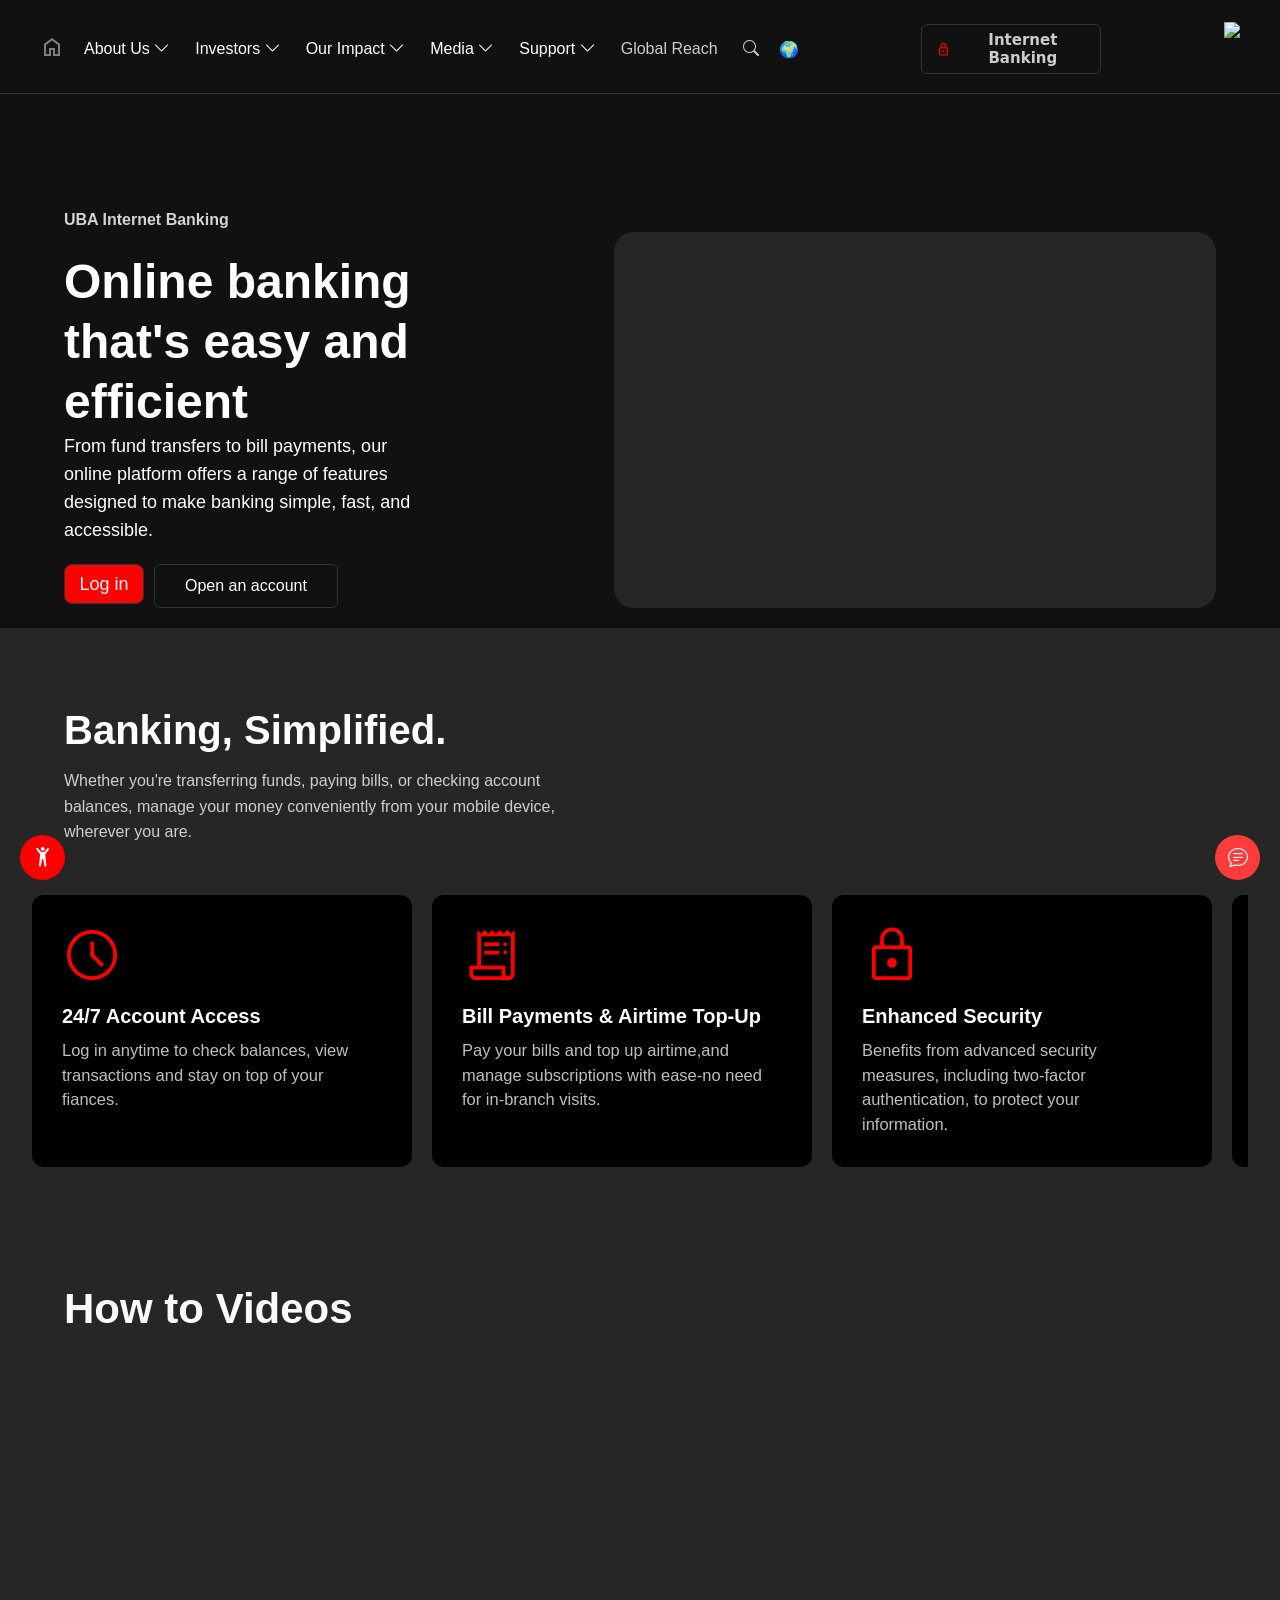
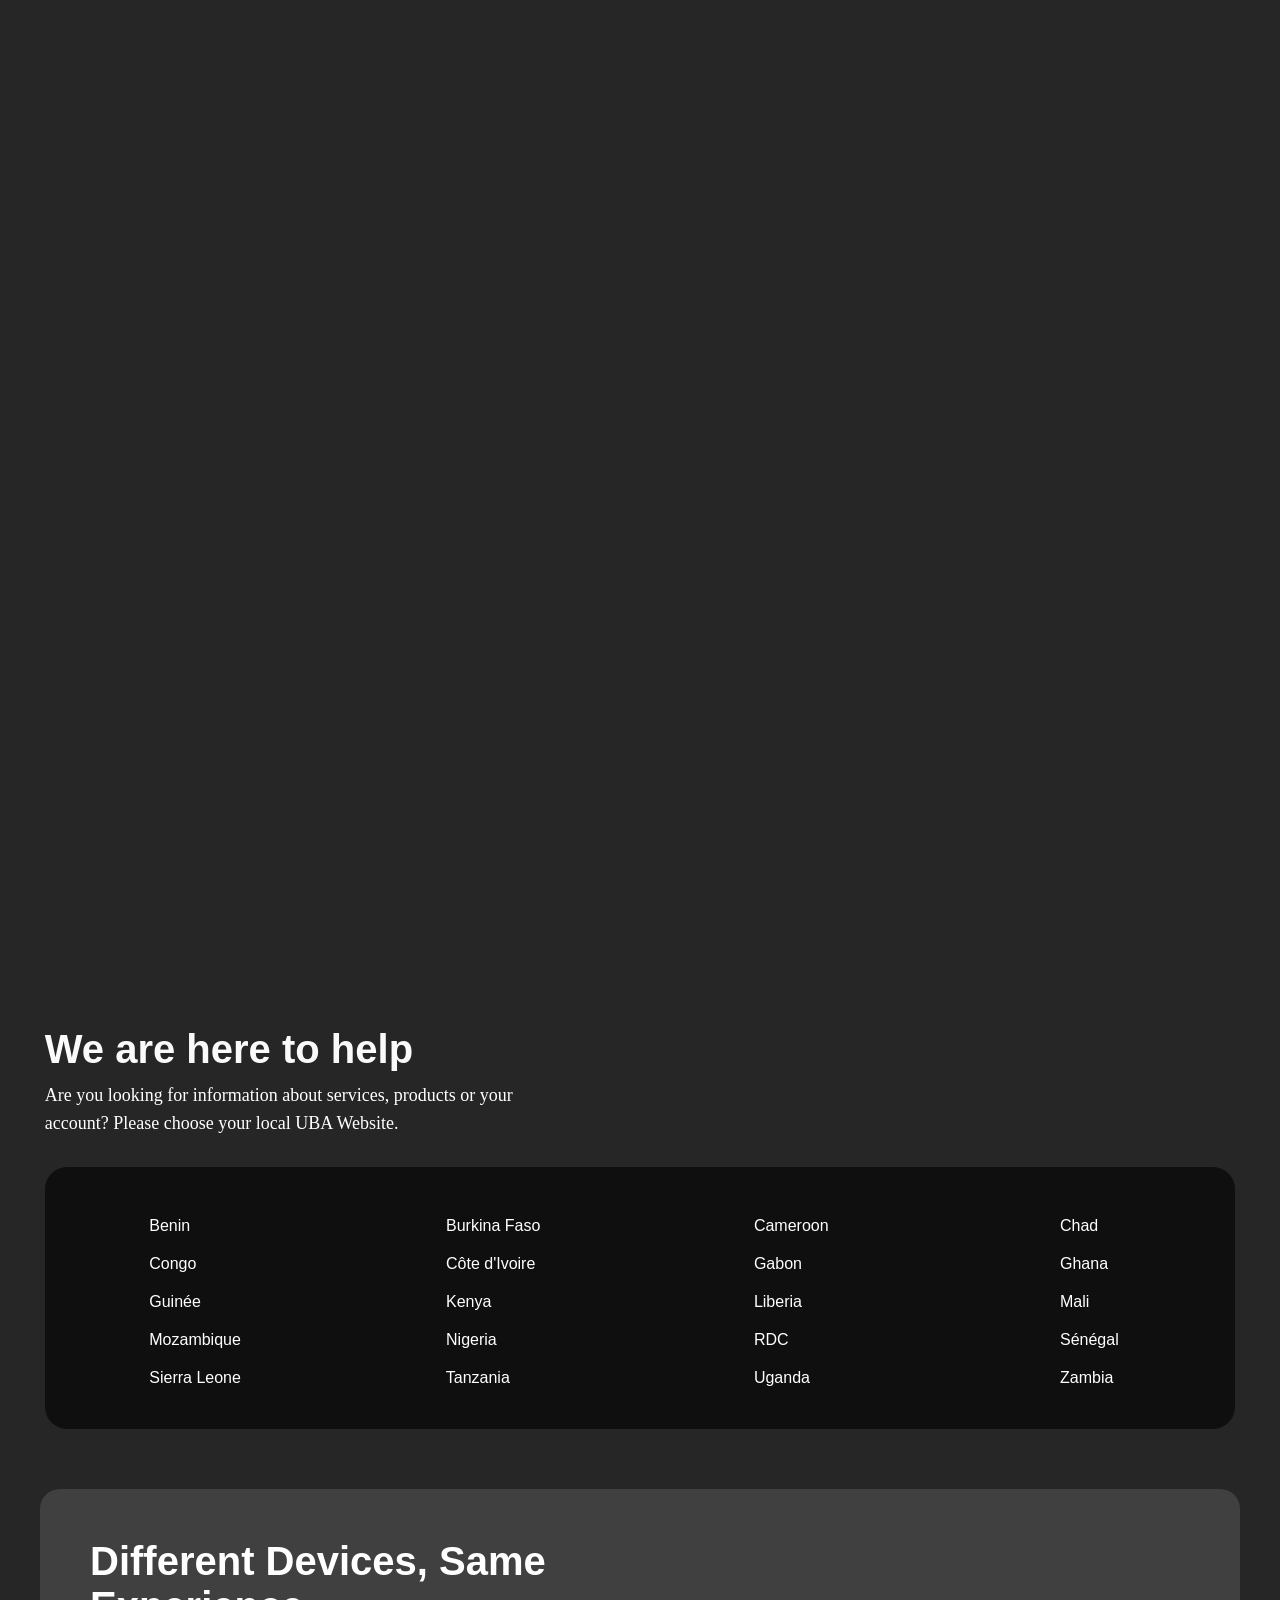
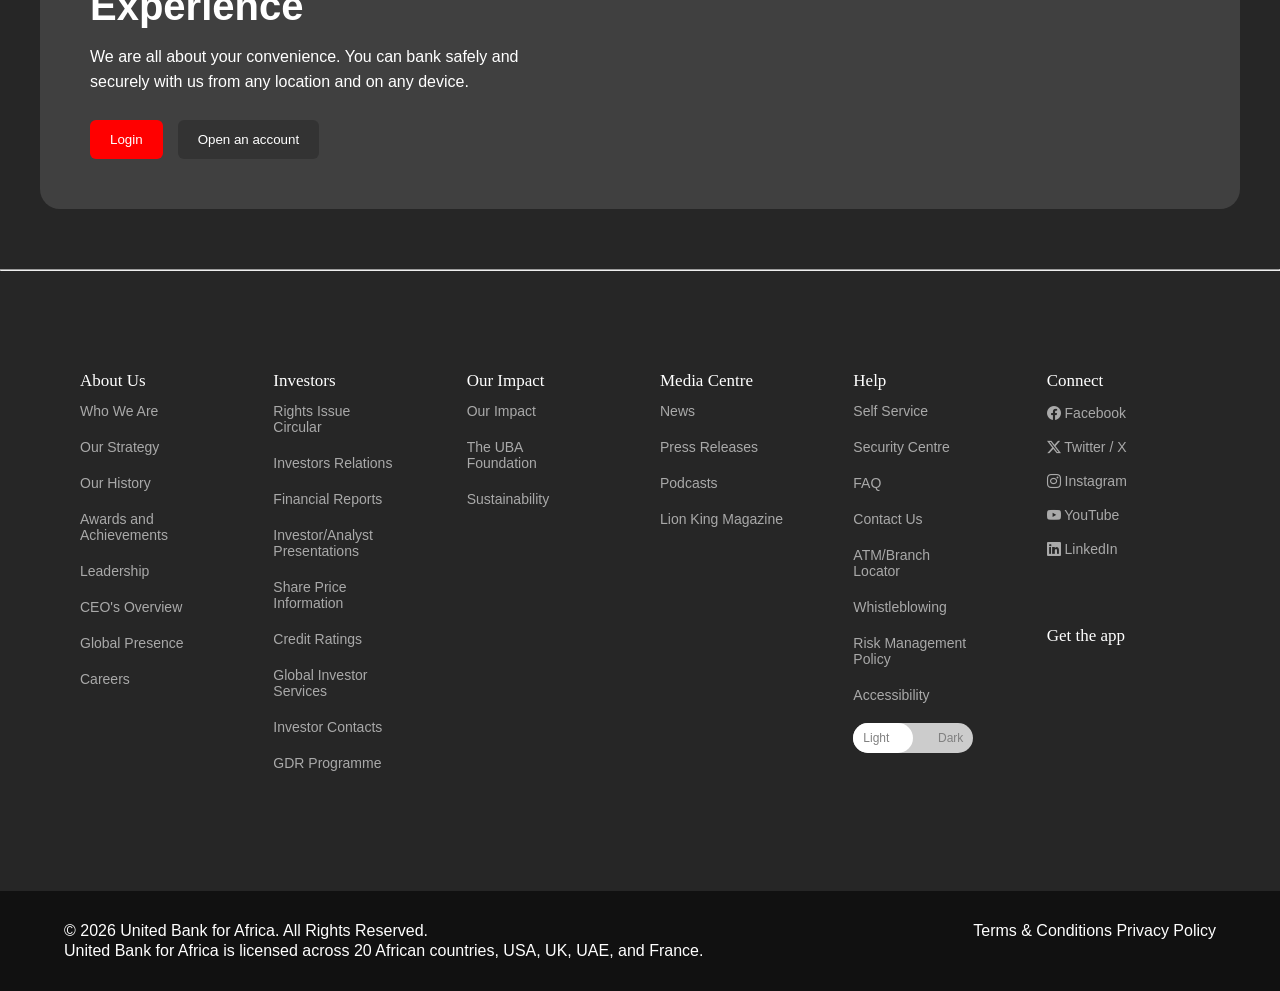
==== index.html @ d27833b0 "all" ====
<!DOCTYPE html>
<html lang="en">

<head>
    <link rel="stylesheet" href="./css/uba.css">
    <meta charset="UTF-8">
    <meta name="viewport" content="width=device-width, initial-scale=1.0">
    <link rel="icon" type="image/svg+xml"
        href="https://th.bing.com/th/id/ODF.Ynl30Depr3ha1iUUBFBt8w?w=32&h=32&qlt=90&pcl=fffffc&o=6&pid=1.2">
    <link rel="stylesheet" href="https://cdn.jsdelivr.net/npm/bootstrap-icons@1.13.1/font/bootstrap-icons.min.css">
    <link rel="stylesheet" href="https://fonts.googleapis.com/css2?family=Material+Symbols+Outlined" />
    <title>UBA Internet Banking - Africa's Global Bank</title>
</head>

<body>
    <header class="header">
        <div class="nav-container">

            <div class="left-nav">
                <div class="icons-list">
                    <i class="bi bi-list"></i>
                </div>
                <div class="homes">
                    <a href="#"><span class="material-symbols-outlined">home</span></a>
                </div>

                <ul class="nav-links">
                    <li class="nav-item"><a href="#">About Us <i class="bi bi-chevron-down"></i></a>
                        <div class="dropdown">

                            <div class="dropdown-container">

                                <div class="drop-col">
                                    <a href="http://127.0.0.1:5502/Html/second.html">
                                        <div class="drop-col1">
                                            <h4>Who We Are</h4>
                                            <p>Africa’s Global Bank. 24 countries, 4 continents and over 1,000 branches.
                                            </p>
                                        </div>

                                    </a>
                                    <div class="drop-col1b">
                                        <h4>Awards and Achievements</h4>
                                        <p>Recognitions for our excellent financial services since 1949.</p>
                                    </div>
                                </div>

                                <div class="drop-col">
                                    <a href="http://127.0.0.1:5502/Html/third.html">
                                        <div class="drop-col2">
                                            <h4>CEO’s Overview</h4>
                                            <p>Get insights and strategic vision from our CEO.</p>
                                        </div>
                                    </a>
                                    <div class="drop-col2b">
                                        <h4>Leadership</h4>
                                        <p>Our leadership comprises globally respected experts shaping International
                                            Finance.</p>
                                    </div>
                                </div>

                                <div class="drop-col">
                                    <div class="drop-col3">
                                        <h4>Our History</h4>
                                        <p>Our journey from foundation to industry leadership.</p>
                                    </div>
                                    <div class="drop-col3b">
                                        <h4>Our Strategy</h4>
                                        <p>At UBA Group, strategy means value for customers and communities everywhere.
                                        </p>
                                    </div>
                                </div>

                                <div class="drop-col quick-links">
                                    <h4>Quick Links</h4><br>
                                    <div>
                                        <a href="#" class="menu-links">Global Presence <i
                                                class="bi bi-arrow-up-right icon1"></i>
                                            <i class="bi bi-arrow-right icon2"></i>
                                        </a>
                                    </div>
                                    <div>
                                        <a href="#" class="menu-links">Africa Day 2024 <i
                                                class="bi bi-arrow-up-right icon1"></i>
                                            <i class="bi bi-arrow-right icon2"></i>
                                        </a>
                                    </div>
                                    <div>
                                        <a href="#" class="menu-links">Special Projects <i
                                                class="bi bi-arrow-up-right icon1"></i>
                                            <i class="bi bi-arrow-right icon2"></i>
                                        </a>
                                    </div>

                                </div>

                            </div>

                        </div>

                    </li>

                    <li class="nav-item">
                        <a href="#">Investors <i class="bi bi-chevron-down"></i></a>

                        <div class="dropdown investors-dropdown">

                            <div class="invest-col">
                                <div class="invest-col1">
                                    <h3>Investors Relations</h3>
                                    <p>Explore UBA Group's financial reports and insights designed to inform
                                        shareholders
                                        and investors.</p>
                                </div>
                            </div>

                            <div class="invest-col">
                                <div class="invest-col1b">
                                    <h3>Financial Reports</h3>
                                    <p>Our full range of financial statements and reports.</p>
                                </div>
                            </div>

                            <div class="invest-col">
                                <div class="invest-col1c">
                                    <h3>Investor/Analyst Presentations</h3>
                                    <p>Key insights and financial overviews for stakeholders from analysts.</p>
                                </div>
                            </div>

                            <div class="invest-col quick-links2">
                                <h3>Quick Links</h3><br>

                                <a href="#" class="menu-links">
                                    Credit Ratings <i class="bi bi-arrow-up-right icon1"></i>
                                    <i class="bi bi-arrow-right icon2"></i>
                                </a>

                                <a href="#" class="menu-links">
                                    63rd AGM 2025 <i class="bi bi-arrow-up-right icon1"></i>
                                    <i class="bi bi-arrow-right icon2"></i>
                                </a>

                            </div>

                        </div>
                    </li>


                    <li class="nav-item"><a href="#">Our Impact <i class="bi bi-chevron-down"></i></a>
                    
                    </li>
                    <li class="nav-item"><a href="#">Media <i class="bi bi-chevron-down"></i></a></li>
                    <li class="nav-item"><a href="#">Support <i class="bi bi-chevron-down"></i></a></li>
                    <li class="nav-item">Global Reach</li>
                    <div class="right-nav">
                        <span class="icons"><i class="bi bi-search"></i></span>
                        <span class="icons">🌍</span>
                </ul>
            </div>

            <button class="internet-btn"> <span class="material-symbols-outlined">lock</span>Internet Banking</button>
            <img src="https://www.ubagroup.com/wp-content/uploads/2022/03/logo.svg" class="logo">
        </div>
    </header>

    <div class="internets">
        <div class="banking">
            <p>UBA Internet Banking</p>
        </div>
    </div>

    <div class="hero">
        <div class="hero-text">
            <h1>Online banking that's easy and efficient</h1>
            <p>
                From fund transfers to bill payments, our online platform
                offers a range of features designed to make banking simple,
                fast, and accessible.
            </p>
            <div class="buttons">
                <a href="./Html/login.html"><button class="btn1">Log in</button></a>
                <a href="./Html/open.html"><button class="btn2">Open an account</button></a>
            </div>
        </div>

        <div class="hero-img">
            <img src="https://www.ubagroup.com/wp-content/uploads/2024/10/internet-2048x1326.webp" alt="">
        </div>
    </div>


    <div class="bankings">

        <div class="banking-text">
            <h2>Banking, Simplified.</h2>
            <p>
                Whether you're transferring funds, paying bills, or checking account
                balances, manage your money conveniently from your mobile device,
                wherever you are.
            </p>
        </div>

        <div class="card-slider">

            <div class="cards">

                <div class="card">
                    <span class="material-symbols-outlined">schedule</span>
                    <h3>24/7 Account Access</h3>
                    <p>Log in anytime to check balances, view transactions and stay on top of your <br> fiances.</p>
                </div>

                <div class="card">
                    <span class="material-symbols-outlined">receipt_long</span>
                    <h3>Bill Payments & Airtime Top-Up</h3>
                    <p>Pay your bills and top up airtime,and manage subscriptions with ease-no need for in-branch
                        visits.</p>
                </div>

                <div class="card">
                    <span class="material-symbols-outlined">lock</span>
                    <h3>Enhanced Security</h3>
                    <p>Benefits from advanced security measures, including two-factor authentication, to protect your
                        information.</p>
                </div>

                <div class="card">
                    <span class="material-symbols-outlined">sync_alt</span>
                    <h3>Effortles Transfers</h3>
                    <p>Move money between UBA accounts or to other banks swiftly,all from your secure online portal.</p>
                </div>

                <div class="card">
                    <span class="material-symbols-outlined">wand_shine</span>
                    <h3>Easy customization</h3>
                    <p>Set up notifications, manage accounts preferences, and tailor your banking experience to suit
                        your needs.</p>
                </div>

                <div class="card">
                    <span class="material-symbols-outlined">schedule</span>
                    <h3>24/7 Account Access</h3>
                    <p>Log in anytime to check balances, view transactions and stay on top of your <br> fiances.</p>
                </div>

                <div class="card">
                    <span class="material-symbols-outlined">receipt_long</span>
                    <h3>Bill Payments & Airtime Top-Up</h3>
                    <p>Pay your bills and top up airtime,and manage subscriptions with ease-no need for in-branch
                        visits.</p>
                </div>

                <div class="card">
                    <span class="material-symbols-outlined">lock</span>
                    <h3>Enhanced Security</h3>
                    <p>Advanced security keeps your account safe.</p>
                </div>

            </div>

        </div>
        <div class="videos">
            <h2>How to Videos</h2>

            <div class="videoss">

                <div class="video-card">
                    <video src="https://youtu.be/UJizRHWrOB8"></video>
                    <iframe src="https://www.youtube.com/embed/UJizRHWrOB8"
                        title="How to Make Multiple Payments with Internet Banking" frameborder="0"
                        allow="accelerometer; autoplay; clipboard-write; encrypted-media; gyroscope; picture-in-picture; web-share"
                        referrerpolicy="strict-origin-when-cross-origin" allowfullscreen></iframe>
                </div>

                <div class="video-card">
                    <video src="https://youtu.be/UJizRHWrOB8"></video>
                    <iframe src="https://www.youtube.com/embed/UJizRHWrOB8"
                        title="How to Make Multiple Payments with Internet Banking" frameborder="0"
                        allow="accelerometer; autoplay; clipboard-write; encrypted-media; gyroscope; picture-in-picture; web-share"
                        referrerpolicy="strict-origin-when-cross-origin" allowfullscreen></iframe>
                </div>

                <div class="video-card">
                    <video src="https://youtu.be/UJizRHWrOB8"></video>
                    <iframe src="https://www.youtube.com/embed/UJizRHWrOB8"
                        title="How to Make Multiple Payments with Internet Banking" frameborder="0"
                        allow="accelerometer; autoplay; clipboard-write; encrypted-media; gyroscope; picture-in-picture; web-share"
                        referrerpolicy="strict-origin-when-cross-origin" allowfullscreen></iframe>
                </div>

                <div class="video-card">
                    <video src="https://youtu.be/UJizRHWrOB8"></video>
                    <iframe src="https://www.youtube.com/embed/UJizRHWrOB8"
                        title="How to Make Multiple Payments with Internet Banking" frameborder="0"
                        allow="accelerometer; autoplay; clipboard-write; encrypted-media; gyroscope; picture-in-picture;"
                        referrerpolicy="strict-origin-when-cross-origin" allowfullscreen></iframe>
                </div>

            </div>

        </div>


        <section class="help">
            <div class="overlay">
                <div class="content">
                    <h1>We are here to help</h1>
                    <p>
                        Are you looking for information about services, products or your account?
                        Please choose your local UBA Website.
                    </p>

                    <div class="countries">
                        <ul>
                            <li><a href="#"> <img
                                        src="https://th.bing.com/th/id/OIP.43KgRsHgjKFehBeQYy80NQHaFN?w=250&h=180&c=7&r=0&o=7&dpr=1.3&pid=1.7&rm=3"
                                        alt=""> Benin</a></li>
                            <li><a href="#"><img
                                        src="https://tse1.mm.bing.net/th/id/OIP.kIg82Gg0S28Yc-S3ndGa8AHaE8?rs=1&pid=ImgDetMain&o=7&rm=3"
                                        alt=""> Congo</a></li>
                            <li><a href="#"><img
                                        src="https://tse4.mm.bing.net/th/id/OIP.bFBkcjmZHaxgIFBhpjxaygHaE8?rs=1&pid=ImgDetMain&o=7&rm=3"
                                        alt=""> Guinée</a></li>
                            <li><a href="#"><img
                                        src="https://th.bing.com/th/id/OIP.gmdws7cnLz4tzwq1W11wQAHaE8?w=257&h=180&c=7&r=0&o=7&dpr=1.3&pid=1.7&rm=3"
                                        alt=""> Mozambique</a></li>
                            <li><a href="#"><img
                                        src="https://th.bing.com/th/id/OIP.Nazr8SKXWF4TWGheySq7qgHaE8?w=255&h=180&c=7&r=0&o=7&dpr=1.3&pid=1.7&rm=3"
                                        alt=""> Sierra Leone</a></li>
                        </ul>

                        <ul>
                            <li><a href="#"><img
                                        src="https://th.bing.com/th/id/ODL.53b10763fe2abf578cb12e04040369c0?w=310&h=198&c=7&rs=1&bgcl=ffff14&r=0&o=6&dpr=1.3&pid=AlgoBlockDebug"
                                        alt=""> Burkina Faso</a></li>
                            <li><a href="#"><img
                                        src="https://th.bing.com/th/id/OIP.ZDu7JlFl6ZFKA58OnTPq8QHaE8?w=249&h=180&c=7&r=0&o=7&dpr=1.3&pid=1.7&rm=3"
                                        alt=""> Côte d'Ivoire</a></li>
                            <li><a href="#"><img
                                        src="https://www.bing.com/th/id/OIP.4DPttAY0HBZYDoUDNVOMzwHaE7?w=277&h=211&c=8&rs=1&qlt=90&o=6&dpr=1.3&pid=3.1&rm=2"
                                        alt=""> Kenya</a></li>
                            <li><a href="#"><img
                                        src="https://th.bing.com/th/id/OIP.wAChurBQo7VMQzNr92FBTAHaEK?w=217&h=150&c=6&o=7&dpr=1.3&pid=1.7&rm=3"
                                        alt=""> Nigeria</a></li>
                            <li><a href="#"><img
                                        src="https://th.bing.com/th/id/OIP.MkD9nBld_YXd-X_1j-dzHwHaE7?w=255&h=150&c=6&o=7&dpr=1.3&pid=1.7&rm=3"
                                        alt=""> Tanzania</a></li>
                        </ul>

                        <ul>
                            <li><a href="#"><img
                                        src="https://th.bing.com/th/id/OIP.PiwIUfOV7eKXPjrPnKw2AQHaE8?w=269&h=180&c=7&r=0&o=7&dpr=1.3&pid=1.7&rm=3"
                                        alt=""> Cameroon</a></li>
                            <li><a href="#"><img
                                        src="https://th.bing.com/th/id/OIP.CC8OCMzGiA5XbgmZNBGHKgHaFj?w=220&h=180&c=7&r=0&o=7&dpr=1.3&pid=1.7&rm=3"
                                        alt=""> Gabon</a></li>
                            <li><a href="#"><img
                                        src="https://th.bing.com/th/id/OIP.HizNInacmTw9bOn4ca-g1QHaD5?w=320&h=180&c=7&r=0&o=7&dpr=1.3&pid=1.7&rm=3"
                                        alt=""> Liberia</a></li>
                            <li><a href="#"><img
                                        src="https://th.bing.com/th/id/OIP.bGtO3gSVEVJyFIwhBQwczAHaEK?w=329&h=185&c=7&r=0&o=7&dpr=1.3&pid=1.7&rm=3"
                                        alt=""> RDC</a></li>
                            <li><a href="#"><img
                                        src="https://th.bing.com/th/id/OIP.gw5hq4XfPjg7bX_6fjkYWgHaE8?w=249&h=180&c=7&r=0&o=7&dpr=1.3&pid=1.7&rm=3"
                                        alt=""> Uganda</a></li>
                        </ul>

                        <ul>
                            <li><a href="#"><img
                                        src="https://th.bing.com/th/id/OIP.UwSY0Yz2ISH0ConowqnVLwHaE7?w=258&h=180&c=7&r=0&o=7&dpr=1.3&pid=1.7&rm=3"
                                        alt=""> Chad</a></li>
                            <li><a href="#"><img
                                        src="https://th.bing.com/th/id/OIP.ghkMnblfzkrUwYobvLH2CQHaE7?w=273&h=182&c=7&r=0&o=7&dpr=1.3&pid=1.7&rm=3"
                                        alt=""> Ghana</a></li>
                            <li><a href="#"><img
                                        src="https://th.bing.com/th/id/OIP.XPu40gC7EdNsGKJ_ws0WqgHaE8?w=278&h=185&c=7&r=0&o=7&dpr=1.3&pid=1.7&rm=3"
                                        alt=""> Mali</a></li>
                            <li><a href="#"><img
                                        src="https://th.bing.com/th?id=OIF.w2mGI%2brC0fvSX7vP93ajJg&w=233&h=155&c=7&r=0&o=7&dpr=1.3&pid=1.7&rm=3"
                                        alt=""> Sénégal</a></li>
                            <li><a href="#"><img
                                        src="https://th.bing.com/th/id/OIP.VXSdyOkMxxqShdxVdrMqGwHaE8?w=266&h=180&c=7&r=0&o=7&dpr=1.3&pid=1.7&rm=3"
                                        alt=""> Zambia</a></li>
                        </ul>
                    </div>
                </div>
            </div>
        </section>

        <section class="hero2">
            <div class="hero-box2">
                <div class="hero-text2">
                    <h1>Different Devices, Same Experience</h1>

                    <p>
                        We are all about your convenience. You can bank safely and securely
                        with us from any location and on any device.
                    </p>

                    <div class="hero-btns2">
                        <a href="./Html/login.html"><button class="btn red">Login</button></a>
                        <a href="./Html/open.html"><button class="btn dark">Open an account</button></a>
                    </div>
                </div>
                <div class="hero-img2">
                    <img src="https://www.ubagroup.com/wp-content/uploads/2024/10/uba-digital-life-scaled.webp" alt="">
                </div>

            </div>
            <div class="hero-line"></div>

        </section>
        <hr>

        <footer class="footer">

            <div class="footer-wrapper">
                <div class="footer-grid">

                    <div>
                        <h4>About Us</h4>
                        <p>Who We Are</p>
                        <p>Our Strategy</p>
                        <p>Our History</p>
                        <p>Awards and Achievements</p>
                        <p>Leadership</p>
                        <p>CEO's Overview</p>
                        <p>Global Presence</p>
                        <p>Careers</p>
                    </div>

                    <div>
                        <h4>Investors</h4>
                        <p>Rights Issue Circular</p>
                        <p>Investors Relations</p>
                        <p>Financial Reports</p>
                        <p>Investor/Analyst Presentations</p>
                        <p>Share Price Information</p>
                        <p>Credit Ratings</p>
                        <p>Global Investor Services</p>
                        <p>Investor Contacts</p>
                        <p>GDR Programme</p>
                    </div>

                    <div>
                        <h4>Our Impact</h4>
                        <p>Our Impact</p>
                        <p>The UBA Foundation</p>
                        <p>Sustainability</p>
                    </div>

                    <div>
                        <h4>Media Centre</h4>
                        <p>News</p>
                        <p>Press Releases</p>
                        <p>Podcasts</p>
                        <p>Lion King Magazine</p>
                    </div>

                    <div>
                        <h4>Help</h4>
                        <p>Self Service</p>
                        <p>Security Centre</p>
                        <p>FAQ</p>
                        <p>Contact Us</p>
                        <p>ATM/Branch Locator</p>
                        <p>Whistleblowing</p>
                        <p>Risk Management Policy</p>
                        <p>Accessibility</p>
                        <div class="toggle">
                            <span id="light">Light</span>
                            <span id="dark">Dark</span>
                            <div class="toggle-ball"></div>
                        </div>
                    </div>
                    <div class="footer-right">

                        <h4>Connect</h4>
                        <p><i class="bi bi-facebook"></i> Facebook</p>
                        <p><i class="bi bi-twitter-x"></i> Twitter / X</p>
                        <p><i class="bi bi-instagram"></i> Instagram</p>
                        <p><i class="bi bi-youtube"></i> YouTube</p>
                        <p><i class="bi bi-linkedin"></i> LinkedIn</p>

                        <h4 class="app-title">Get the app</h4>

                        <div class="img-btn"><img
                                src="https://www.ubagroup.com/wp-content/uploads/unlimited_elements/Mobile-app-store-badge-2.svg"
                                alt=""></div>
                        <div class="img-btn"><img
                                src="https://www.ubagroup.com/wp-content/uploads/2024/08/playstore.svg" alt=""></div>
                    </div>

                </div>
            </div>
    </div>

    <div class="footer-bottom">
        <p>© 2026 United Bank for Africa. All Rights Reserved. <br> United Bank for Africa is licensed across 20 African
            countries, USA, UK, UAE, and France.</p>
        <div>
            <span>Terms & Conditions</span>
            <span>Privacy Policy</span>
        </div>
    </div>

    </footer>
    <div class="left-float">
        <i class="bi bi-person-arms-up"></i>
    </div>

    <div class="right-float">
        <i class="bi bi-chat-text"></i>
    </div>

</body>

</html>
---- css/uba.css ----
* {
    margin: 0;
    padding: 0;
    box-sizing: border-box;
    font-family: Arial, Helvetica, sans-serif;
}

body {
    background: #111;
    /* overflow-x: hidden; */
}

.header {
    width: 100%;
    background: #111;
    padding: 15px 40px;
    border-bottom: 1px solid #333;
    position: sticky;
    top: 0;
    z-index: 1000;
}

.header a{
    text-decoration: none;
}
.nav-container {
    display: flex;
    justify-content: space-between;
    align-items: center;
}


/* left */

.left-nav {
    display: flex;
    align-items: center;
    gap: 20px;
}

.homes a {
    text-decoration: none;
}

.homes span {
    color: gray;
    margin-top: 5px;
}

.homes span:hover {
    color: red;
}

.icons-list {
    display: none;
    font-size: 2rem;
    color: white;
}

.nav-links {
    display: flex;
    list-style: none;
    gap: 25px;
    padding-top: 5px;
}

.nav-links a {
    color: white;
    text-decoration: none;
}



.nav-item {
    position: relative;
    padding: 20px 0;
    color: #ccc;
    cursor: pointer;
    /* list-style: none; */

}



/* red hover line */

.nav-item::after {
    content: "";
    position: absolute;
    left: 0;
    bottom: -15px;
    width: 0;
    height: 3px;
    background: red;
    transition: 0.5s;
}

.nav-item:hover::after {
    width: 100%;
}

.nav-item:hover {
    color: white;
}

.dropdown {
    position: absolute;
    left: -140px;
    top: 100%;
    width: 1180px;
    /* background-color: #111; */
    /* border-top: 1px solid #333; */
    opacity: 1;
    visibility: hidden;
    transform: translateY(20px);
    margin-top: -20px;
}

/* show dropdown */
.nav-item:hover .dropdown {
    opacity: 1;
    visibility: visible;
    transform: translateY(0);
}

/* grid layout */
.dropdown-container {
    display: grid;
    grid-template-columns: repeat(4, 1fr);
    gap: 10px;
    padding: 40px 80px;
    background-color: #111;
    width: 1450px;
    margin-top: 50px;
    height: 290px;
}

/* column style */
.drop-col h4 {
    color: white;
    margin-bottom: 8px;
}

.drop-col p {
    color: #aaa;
    font-size: 15px;
    margin-bottom: 18px;
    cursor: pointer;
    width: 300px;
}

.drop-col1:hover {
    background-color: grey;
    border-radius: 14px;
}

.drop-col1 {
    padding: 10px 10px;
    margin-top: -30px;
    margin-bottom: 25px;
}

.drop-col1b:hover {
    background-color: grey;
    border-radius: 14px;
}

.drop-col1b {
    padding: 10px 10px;
    margin-top: -30px;
    margin-bottom: 35px;
}

.drop-col2:hover {
    background-color: grey;
    border-radius: 14px;
}

.drop-col2 {
    padding: 8px 8px;
    margin-top: -30px;
    margin-bottom: 25px;
}

.drop-col2b:hover {
    background-color: grey;
    border-radius: 14px;
}

.drop-col2b {
    padding: 8px 8px;
    margin-top: -30px;
    margin-bottom: 25px;
}

.drop-col3:hover {
    background-color: grey;
    border-radius: 14px;
}

.drop-col3 {
    padding: 6px 6px;
    margin-top: -30px;
    margin-bottom: 15px;
}

.drop-col3b:hover {
    background-color: grey;
    border-radius: 14px;
}

.drop-col3b {
    padding: 6px 6px;
}

/* quick links border */

.quick-links {
    border-left: 1px solid #333;
    padding-left: 20px;
    margin-top: -50px;
}

.quick-links h4 {
    padding-left: 10px;
    padding-top: 20px;
}

.quick-links a {
    display: block;
    margin-bottom: 35px;
    width: 180px;
    /* padding-left: 1px; */
}

.menu-links {
    position: relative;
    display: inline-block;
    text-decoration: none;
    color: white;
    font-size: 18px;
    padding: 10px 10px;
}

.menu-links .icon {
    margin-left: 10px;
    transition: 0.3s;
}

/* the hidden line */
.menu-links::after {
    content: "";
    position: absolute;
    left: 0;
    bottom: -5px;
    width: 0;
    height: 3px;
    background: red;
    transition: 0.3s ease;
}

/* hover effect */
.menu-links:hover::after {
    width: 70%;
    left: 15px;
}

.icon2 {
    display: none;
}

.menu-links:hover .icon1 {
    display: none;
}

.menu-links:hover .icon2 {
    display: inline;
}


.nav-item {
    position: relative;
}

.investors-dropdown {
    position: absolute;
    left: -215px;
    top: 100%;
    width: 1000px;
    padding: 40px;
    display: grid;
    grid-template-columns: repeat(4, 1fr);
    gap: 10px;
    transform: translateY(20px);
    opacity: 0;
    visibility: hidden;
    transition: 0.3s;
    margin-top: -25px;
}


.nav-item:hover .investors-dropdown {
    opacity: 1;
    visibility: visible;
    transform: translateY(0);
    background-color: #111;
    width: 1410px;
    margin-top: 20px;
}

.invest-col h3 {
    color: white;
    margin-bottom: 5px;
    font-size: 13px;
    /* width: 100%; */
}

.invest-col p {
    color: #aaa;
    width: 300px;
    font-size: 16px;
    margin-bottom: 18px;
    cursor: pointer;
}

.invest-col1 {
    padding: 10px 10px;
    margin-top: -30px;
    margin-bottom: 25px;
    /* padding-top: 20px; */
}

.invest-col1b {
    padding: 10px 10px;
    margin-top: -30px;
    margin-bottom: 25px;
}

.invest-col1c {
    padding: 10px 10px;
    margin-top: -30px;
    margin-bottom: 25px;
}

.invest-col1:hover {
    background-color: rgba(128, 128, 128, 0.432);
    border-radius: 14px;
    /* padding: 5px 5px; */
    /* margin-top: 20px; */
}

.invest-col1b:hover {
    background-color: rgba(128, 128, 128, 0.432);
    border-radius: 14px;
}

.invest-col1c:hover {
    background-color: rgba(128, 128, 128, 0.432);
    border-radius: 14px;
}

.quick-links2 {
    border-left: 1px solid #333;
    padding-left: 20px;
    margin-top: -45px;
}

.quick-links2 h3 {
    padding-left: 20px;
    font-family: Arial, Helvetica, sans-serif;
    font-size: 16px;
    font-weight: 400;
    line-height: normal;
    color: rgb(255, 255, 255);
    margin-top: 20px;
}

.quick-links2 a {
    display: block;
    margin-bottom: 35px;
    width: 180px;
    padding-left: 20px;
}

/* right */

.right-nav {
    display: flex;
    align-items: center;
    gap: 20px;
}

.icons {
    color: #ccc;
    cursor: pointer;
}


.internet-btn {
    font-family: "Sans", Roboto, sans-serif;
    font-size: 15px;
    font-weight: 700;
    display: flex;
    align-items: center;
    gap: 8px;
    background-color: #111;
    color: #ccc;
    border: 1px solid #333;
    padding: 10px 14px;
    border-radius: 6px;
    cursor: pointer;
    margin-top: 5px;
    width: 180px;
    height: 50px;
}

.internet-btn:hover {
    background: red;
}

.internet-btn:hover span {
    color: white;
}

.internet-btn span {
    font-size: 15px;
    color: red;

}

.logo {
    height: 50px;
}


.left-float {
    position: fixed;
    bottom: 20px;
    left: 20px;
    background: red;
    width: 45px;
    height: 45px;
    border-radius: 50%;
    display: flex;
    align-items: center;
    justify-content: center;
    color: white;
    font-size: 20px;
    cursor: pointer;
}

.left-float:hover {
    box-shadow: 5px 8px 18px red;
    border-radius: 22px;
}

.right-float {
    position: fixed;
    bottom: 20px;
    right: 20px;
    background: #ff3b3b;
    width: 45px;
    height: 45px;
    border-radius: 50%;
    display: flex;
    align-items: center;
    justify-content: center;
    color: white;
    font-size: 20px;
    cursor: pointer;
}

.right-float:hover {
    box-shadow: 5px 8px 18px red;
    border-radius: 22px;
}

.internets {
    display: flex;
    padding-top: 50px;
    margin: auto;
    margin-top: 5%;
    width: 90%;
}

.banking {
    font-family: Roboto, sans-serif;
    font-size: 16px;
    font-weight: 600;
    line-height: 24px;
    color: rgb(212, 212, 212);
}

.online {
    display: flex;
    padding-top: 20px;
    margin: auto;
    width: 93%;
}

.online-banking {
    font-family: "UBA Sans", Roboto, sans-serif;
    font-size: 28px;
    font-weight: 700;
    line-height: 60px;
    color: rgb(255, 255, 255);
    width: 40%;
}

.online-banking img {
    width: 50%;
}

.hero {
    display: flex;
    /* align-items: center; */
    justify-content: space-between;
    margin: auto;
    width: 90%;

}

.hero-text h1 {
    font-family: "UBA Sans", Roboto, sans-serif;
    font-size: 48px;
    font-weight: 700;
    line-height: 60px;
    color: rgb(255, 255, 255);
    width: 70%;
    padding-top: 20px;
}

.hero-text p {
    font-family: Roboto, sans-serif;
    font-size: 18px;
    font-weight: 400;
    line-height: 28px;
    width: 70%;
    color: rgb(255, 255, 255);
}

.hero-img {
    background-color: #262626;
    width: 1200px;
    margin-top: -30px;
    border-radius: 20px;
}

.hero-img img {
    width: 100%;
    /* width: 500px; */
}

.buttons {
    display: flex;
    gap: 10px;
    margin-top: 20px;
}

.btn1 {
    width: 80px;
    height: 40px;
    border-radius: 8px;
    font-family: "UBA Sans", sans-serif;
    font-size: 18px;
    font-weight: 400;
    line-height: 28px;
    background-color: red;
    border: 1px solid #333;
    color: white;
    text-decoration: none;
}

.btn1:hover {
    background-color: #ff3b3b;
    box-shadow: 5px 8px 18px #ff3d2f;
}

/* .btn2 {
    width: 150px;
    border-radius: 8px;
    font-family: "UBA Sans", sans-serif;
    font-size: 18px;
    font-weight: 400;
    line-height: 28px;
    background-color: #111;
    border: 1px solid #333;
}

.btn2 a {
    color: white;
    text-decoration: none;
} */

.btn2 {
    position: relative;
    padding: 12px 30px;
    background: #111;
    color: #fff;
    border: none;
    border: 1px solid #333;
    border-radius: 6px;
    font-family: "UBA Sans", sans-serif;
    font-size: 16px;
    font-weight: 400;
    cursor: pointer;
    overflow: hidden;
}
/* .btn2::before  {
    content: "";
    position: absolute;
    top: 0;
    left: 0;
    width: 0%;
    height: 100%;
    background: red;
    transition: 0.4s ease;
    z-index: 1;
    color: white;
     
} */

.btn2 a{
    color: white;
    text-decoration: none;
    /* z-index: 2; */
    /* font-family: "UBA Sans", sans-serif;
    font-size: 18px;
    font-weight: 400;
    line-height: 28px; */
}
/* .btn2:hover::before {
    width: 100%;
    
} */

.btn2:hover {
    background-color: red;
    color: white;
    box-shadow: 5px 4px 18px #ff3d2f;
}


.bankings {
    /* padding: 80px 10%; */
    background-color: #262626;
    /* overflow: hidden; */
    margin-top: 20px;
    width: 100%;
    color: white;
    font-family: Arial, Helvetica, sans-serif;
}

/* TEXT */

.banking-text {
    width: 90%;
    padding-top: 80px;
    margin: auto;
}

.banking-text h2 {
    font-size: 40px;
    margin-bottom: 15px;
}

.banking-text p {
    width: 45%;
    font-size: 16px;
    line-height: 1.6;
    color: #cfcfcf;
}


/* SLIDER */

.card-slider {
    /* */
    width: 95%;
    margin: auto;
    overflow: hidden;
}


/* CARD CONTAINER */

.cards {
    display: flex;
    gap: 20px;
    margin-top: 50px;
    animation: slide 25s infinite;
}

.card {
    min-width: 400px;
    height: 250px;
    background-color: black;
    padding: 30px;
    border-radius: 12px;
    transition: 0.3s;
}

.card h3 {
    margin-bottom: 10px;
    font-size: 20px;
}

.card p {
    color: #bfbfbf;
    font-size: 16.5px;
    line-height: 1.5;
    width: 95%;
}

.card span {
    font-size: 60px;
    margin-bottom: 20px;
    color: red;
}

@keyframes slide {

    0%,
    15% {
        transform: translateX(0);
    }

    20%,
    35% {
        transform: translateX(-320px);
    }

    40%,
    55% {
        transform: translateX(-640px);
    }

    60%,
    75% {
        transform: translateX(-960px);
    }

    80%,
    95% {
        transform: translateX(-1280px);
    }

    100% {
        transform: translateX(-1600px);
    }

}




.videos h2 {
    width: 90%;
    margin: auto;
    font-family: "UBA Sans", Roboto, sans-serif;
    font-size: 42px;
    font-weight: 700;
    line-height: 44px;
    color: rgb(250, 250, 250);
    padding-top: 120px;
    /* width: 50%; */
    /* font-size: 32px;
    margin-bottom: 30px; */
}

.videoss {
    display: grid;
    grid-template-columns: repeat(2, 1fr);
    gap: 30px;
    /* width: 100%; */
}

.video-card {
    width: 88%;
    margin: auto;
    /* outline: black; */
}

.video-card iframe {
    border-radius: 32px;
    margin-top: -50px;
    width: 600px;
    height: 500px;
}

.video-card p {
    font-family: "UBA Sans", Roboto, sans-serif;
    font-size: 16px;
    font-weight: 600;
    line-height: 24px;
    color: rgb(255, 255, 255);
    /* margin-top: 10px;
    font-size: 16px; */
}

/* .help {
    height: 100vh;
    background: url("your-image.jpg") center/cover no-repeat;
    position: relative;
    color: #fff;
} */

.overlay {
    /* background: rgba(0, 0, 0, 0.6); */
    /* height: 100%; */
    margin-top: 50px;
    display: flex;
    align-items: center;
    justify-content: center;
}

.content {
    width: 93%;
}

.content h1 {
    font-size: 40px;
    margin-bottom: 10px;
    font-family: "UBA Sans", Roboto, sans-serif;
    font-weight: 700;
    line-height: 44px;
    color: rgb(250, 250, 250);
}

.content p {
    width: 45%;
    margin-bottom: 30px;
    font-family: Roboto;
    font-size: 18px;
    font-weight: 400;
    line-height: 28px;
    color: rgb(255, 255, 255);
}

/* GRID */
.countries {
    display: grid;
    grid-template-columns: repeat(4, 1fr);
    gap: 2px;
    background: rgba(0, 0, 0, 0.6);
    border-radius: 22px;
}

.countries ul {
    list-style: none;
    padding-top: 50px;
    padding-bottom: 22px;
    margin: auto;
}

.countries img {
    width: 18px;
}

.countries a {
    color: white;
    text-decoration: none;
}

.countries li {
    margin-bottom: 20px;
    cursor: pointer;
    transition: 0.3s;
}

.countries a:hover {
    color: white;
    background-color: rgba(128, 128, 128, 0.539);
    text-decoration: underline gray;
    padding: 5px 3px;
    border-radius: 8px;
    transition: 0.2s ease;
}

.hero2 {
    padding: 60px 80px;
}

/* INNER BOX (THIS is what you were talking about 🔥) */
.hero-box2 {
    background-color: #404040;
    border-radius: 20px;
    padding: 50px;
    display: flex;
    align-items: center;
    justify-content: space-between;
    gap: 40px;
}

/* TEXT */
.hero-text2 {
    color: #fff;
    max-width: 500px;
}

.hero-text2 h1 {
    font-size: 40px;
    margin-bottom: 15px;
}

.hero-text2 p {
    margin-bottom: 25px;
    line-height: 1.6;
    width: 90%;
}

/* BUTTONS */
.hero-btns2 {
    display: flex;
    gap: 15px;
}

.btn {
    padding: 12px 20px;
    border: none;
    border-radius: 6px;
    cursor: pointer;
}

.btn.red {
    background: red;
    color: white;
}

.btn.dark {
    background: #333;
    color: white;
}

/* IMAGE */
.hero-img2 img {
    width: 650px;
    /* height: 350px; */
    max-width: 100%;
}

/* LINE UNDER */
/* .hero-line {
    width: 100%;
    height: 1px;
    background: #ccc;
    margin-top: 30px;
} */


.footer {
    padding: 10px 40px;

}



.footer-wrapper {
    /* display: flex; */
    /* justify-content: space-between; */
    /* gap: 40px; */
    /* width: 100%; */
    /* padding: 90px 40px; */

}

/* LEFT GRID */
.footer-grid {
    display: grid;
    grid-template-columns: repeat(6, 1fr);
    gap: 40px;
    width: 100%;
    padding: 90px 40px;
}

.footer-grid h4 {
    margin-bottom: 12px;
    font-family: Roboto;
    font-size: 17px;
    font-weight: 500;
    line-height: 20px;
    color: rgb(255, 255, 255);
}

.footer-grid p {
    font-family: "UBA Sans", Roboto, sans-serif;
    font-size: 14px;
    font-weight: 500;
    /* line-height: 24px; */
    color: rgb(169, 169, 169);
    margin-bottom: 20px;
    width: 83%;
    cursor: pointer;
}

.footer-grid p:hover {
    text-decoration: underline;
}

.footer-right h4 {
    margin-bottom: 10px;
    font-family: Roboto;
    font-size: 17px;
    font-weight: 500;
    line-height: 20px;
    color: rgb(255, 255, 255);
}

.footer-right p {
    font-family: "UBA Sans", Roboto, sans-serif;
    font-size: 14px;
    font-weight: 500;
    line-height: 24px;
    color: rgb(169, 169, 169);
    margin: 10px 0;
}

.footer-right p:hover {
    text-decoration: underline;
}

.app-title {
    margin-top: 65px;
    font-family: Roboto;
    font-size: 17px;
    font-weight: 500;
    line-height: 20px;
    color: rgb(255, 255, 255);
}


/* TOGGLE (like your image) */
.toggle {
    margin-top: 15px;
    width: 120px;
    height: 30px;
    border-radius: 20px;
    background: #ccc;
    position: relative;
    display: flex;
    align-items: center;
    justify-content: space-between;
    padding: 0 10px;
    font-size: 12px;
    cursor: pointer;
}

.toggle span {
    z-index: 2;
    color: gray;
}

.toggle-ball {
    position: absolute;
    width: 50%;
    height: 100%;
    border-radius: 20px;
    background: #fff;
    left: 0;
    transition: 0.3s;
}

.dark .toggle-ball {
    left: 80%;
}

.footer-bottom {
    margin-top: 40px;
    display: flex;
    justify-content: space-between;
    font-size: 12px;
    width: 90%;
    margin: auto;
    font-family: Roboto;
    font-size: 16px;
    font-weight: 400;
    line-height: 20px;
    color: rgb(255, 255, 255);
    padding-top: 30px;
    padding-bottom: 30px;
}



@media(max-width:1400px) {
    .video-card iframe {
        width: 600px;
    }
}

@media(max-width:1205px) {
    .header {
        width: 100%;
    }

    .nav-links span {
        display: none;
    }

    .video-card iframe {
        width: 500px;
    }

    /* .right-float{
        right: 250px;
    } */
}

@media(max-width:1105px) {
    .header {
        width: 100%;
    }

    .nav-item {
        font-size: 16px;
    }



}

@media (max-width:1070px) {

    .header {
        width: 100%;
    }

    /* .video-card {
       grid-template-columns: 1fr;
    } */

    .nav-links {
        display: none;
    }

    .nav-items {
        width: 100%;
    }

    .homes {
        display: none;
    }

    .icons-list {
        display: block;
    }

    .internets {
        display: flex;
        flex-direction: column;
        align-items: center;
        text-align: center;
    }

    .hero {
        /* padding: 80px 40px; */
        display: flex;
        flex-direction: column;
        align-items: center;
        text-align: center;
    }

    .hero-text h1 {
        font-size: 42px;
        line-height: 1.2;
        margin: auto;
    }

    .hero-text p {
        font-size: 16px;
        max-width: 600px;
        margin: auto;
    }

    .buttons {
        display: flex;
        gap: 15px;
        justify-content: center;
        margin-top: 25px;
    }

    .hero-img {
        width: 90%;
        max-width: 700px;
        margin-top: 40px;
    }

    .card-slider {
        width: 720px;
    }

    .card {
        /* min-width: 220px; */
        min-height: 260px;
        padding: 20px;
    }

    /* .banking-text {
        width: 65%;
    }

    .banking-text p {
        width: 90%;
    }   */


    .video-card iframe {
        width: 400px;
    }

    .hero-box2 {
        display: flex;
        flex-direction: column;
        align-items: center;
        text-align: center;
    }

    .hero-text2 {
        width: 100%;
    }

    .hero-text2 h1 {
        width: 100%;
        font-family: "UBA Sans", Roboto, sans-serif;
        font-weight: 600;
        line-height: 44px;
        color: rgb(255, 255, 255);
        font-size: 28px;
    }

    .hero-text2 p{
        width: 100%;
    }

    .hero-btns2 {
        display: flex;
        justify-content: center;
        gap: 10px;
        flex-wrap: wrap;
    }

    .hero-img2 {
        width: 100%;
        margin-top: 20px;
        display: flex;
        justify-content: center;
    }

    .hero-img2 img {
        width: 100%;
        max-width: 900px;
    }

}


@media (max-width:900px) {
    .banking-text {
        width: 70%;
    }

    .videos h2 {
        width: 70%;
    }

    .videoss {
        grid-template-columns: 1fr;
        width: 70%;
    }

    .video-card {
        width: 80%;
    }

    .video-card iframe {
        width: 700px;
    }

    .content {
        width: 80%;
    }

    .content p {
        width: 90%;
    }

    .countries {
        width: 100%;
    }

    .countries a {
        width: 70%;
    }

    .hero-img2{
        width: 100%;
        
    }

   .footer-grid{
    grid-template-columns: repeat(3, 1fr);
   }
}



@media (max-width:850px) {

    .video-card {
        width: 80%;
    }

    .video-card iframe {
        width: 700px;
        height: 300px;
    }

       .hero-img2 img {
        width: 100%;
        max-width: 1200px;
    }
}

@media (max-width:768px) {

    .card-slider {
        width: 640px;
    }

    .card {
        min-width: 300px;
    }

    .banking-text {
        width: 80%;
    }

    .banking-text p {
        width: 70%;
    }

    .video-card iframe {
        width: 600px;
        /* border-radius: 42px; */
    }

    .videos h2 {
        width: 80%;
    }

    .video-card {
        width: 80%;
    }

     .hero-img2 img {
        width: 100%;
        max-width: 1200px;
    }
}

@media (max-width:750px) {
    .internet-btn {
        display: none;
    }

    .card-slider {
        width: 85%;
        height: 500px;
    }

    .video-card iframe {
        width: 650px;
    }

    .videos h2 {
        width: 80%;
    }

    .banking-text p {
        width: 80%;
    }

    .banking-text h2 {
        width: 80%;
    }

    .countries {
        grid-template-columns: repeat(1, 1fr);
    }

     .hero-btns2 {
        display: flex;
        flex-direction: column;
        gap: 15px;
        margin-top: 25px;
        width: 100%;
        align-items: center;
    }

      .footer-grid{
    grid-template-columns: repeat(1, 1fr);
   }

   .footer-bottom{
    flex-direction: column;
    margin-bottom: 50px;
   }

.footer-bottom p{
    font-size: 14px;
    margin-bottom: 20px;
}
}

@media (max-width:730px) {
    .video-card iframe {
        width: 600px;
    }
}

@media(max-width:650px) {
    .video-card iframe {
        width: 550px;
    }
}

@media (max-width:600px) {

    .hero {
        padding: 60px 20px;
        display: flex;
        flex-direction: column;
        align-items: center;
        text-align: center;
    }

    .hero-text h1 {
        width: 100%;
        font-family: Roboto, sans-serif;
        font-weight: 700;
        font-size: 42px;
        line-height: 1.3;
        margin-top: -60px;
    }

    .hero-text p {
        width: 80%;
        font-size: 14px;
        margin-top: 15px;
    }

    .buttons {
        display: flex;
        flex-direction: column;
        gap: 15px;
        margin-top: 25px;
        width: 100%;
        align-items: center;
    }

    .btn1 {
        width: 70px;
    }

    .btn2 {
        width: 150px;
    }

    .hero-img img {
        width: 100%;
        margin-top: 40px;
    }


    .video-card iframe {
        width: 500px;
        height: 300px;
    }

    /* .hero-img2 img{
        width: 400px;
    } */
}

@media(max-width:560px) {
    .video-card iframe {
        width: 480px;
    }
}

@media(max-width:550px) {
    .video-card iframe {
        width: 450px;
    }
}

@media(max-width:500px) {
    .video-card iframe {
        width: 400px;
    }
}

@media(max-width:450px) {
    .video-card iframe {
        width: 350px;
    }
}

@media (max-width:410px) {

    .hero {
        width: 100%;
        text-align: center;
    }

    .hero-text h1 {
        width: 80%;
        margin-top: -60px;
        font-size: 32px;
    }

    .hero-text p {
        font-family: "UBA Sans", sans-serif;
        font-size: 13px;
        width: 70%;
        line-height: 20px;
        margin-top: 10px;
    }

    .buttons {
        padding: 10px 18px;
        font-size: 14px;
    }

    .btn1 {
        width: 70px;
    }

    .btn2 {
        font-size: 10px;
        font-weight: 700;
        /* margin-top: 10px; */
        width: 150px;
    }

    .hero-img {
        width: 100%;
        margin-top: 20px;
    }

    .hero-img img {
        width: 100%;
    }

    .banking-text h2 {
        font-size: 33px;
    }

    .video-card iframe {
        width: 350px;
        height: 250px;
        border-radius: 32px;
    }

    .right-float {
        /* right: 50px; */
    }
}

@media (max-width:400px) {

    .hero {
        width: 100%;
        text-align: center;
    }

    .hero-text h1 {
        width: 80%;
        margin-top: -60px;
        font-size: 32px;
    }

    .hero-text p {
        font-family: "UBA Sans", sans-serif;
        font-size: 13px;
        width: 70%;
        line-height: 20px;
        margin-top: 10px;
    }

    .buttons {
        padding: 10px 18px;
        font-size: 14px;
    }

    .btn1 {
        width: 70px;
    }

    .btn2 {
        font-size: 10px;
        font-weight: 700;
        margin-top: 10px;
        width: 150px;
    }

    .hero-img {
        width: 100%;
        margin-top: 20px;
    }

    .hero-img img {
        width: 100%;
    }

    .banking-text {
        width: 88%;
    }

    .banking-text p {
        width: 95%;
    }

    .card-slider {
        width: 88%;
        overflow: hidden;
    }

    .icons-list {
        margin-left: -25px;
    }

    .logo {
        margin-right: -10px;
    }


    .videos h2 {
        width: 80%;
        font-size: 35px;
    }

    .video-card iframe {
        width: 350px;
        height: 200px;
        border-radius: 32px;
    }
}

@media(max-width:390px) {
    .video-card iframe {
        width: 300px;
    }

    .video-card {
        width: 70%;
    }
}

@media(max-width:360px) {
    .video-card iframe {
        width: 280px;
    }

    .btn1{
        width: 70px;
    }

     /* .hero2{
        width: 900px;
    }
 .hero-box2 {
        display: flex;
        flex-direction: column;
        width: 40%;
        align-items: center;
        text-align: center;
        margin-left: -100px;
    }

    .hero-text2 {
        width: 100%;
    }

    .hero-text2 h1 {
        width: 100%;
        font-family: "UBA Sans", Roboto, sans-serif;
        font-weight: 600;
        line-height: 44px;
        color: rgb(255, 255, 255);
        font-size: 28px;
    }

    .hero-text2 p{
        width: 100%;
    }

    .hero-img2 {
        width: 100%;
        margin-top: 20px;
        display: flex;
        justify-content: center;
    }

    .hero-img2 img {
        width: 300px;
        max-width: 300px;
    }
     */

}

@media(max-width:330px) {
    .video-card iframe {
        width: 230px;
    }

    .video-card {
        width: 75%;
    }

    .bankings {
        overflow-x: hidden;
    }

    .content {
        width: 85%;
    }

    .content p {
        font-size: 16px;
        width: 100%;
    }

    .hero2{
        width: 900px;
    }
 .hero-box2 {
        display: flex;
        flex-direction: column;
        width: 50%;
        align-items: center;
        text-align: center;
        margin-left: -100px;
    }

    .hero-text2 {
        width: 100%;
    }

    .hero-text2 h1 {
        width: 100%;
        font-family: "UBA Sans", Roboto, sans-serif;
        font-weight: 600;
        line-height: 44px;
        color: rgb(255, 255, 255);
        font-size: 28px;
    }

    .hero-text2 p{
        width: 100%;
    }

    .hero-img2 {
        width: 100%;
        margin-top: 20px;
        display: flex;
        justify-content: center;
    }

    .hero-img2 img {
        width: 300px;
        /* max-width: 300px; */
    }


}

/* @media(max-width:300px) {
   
} */

/* ---------- Responsive Cleanup Overrides ---------- */

body {
    overflow-x: hidden;
}

.hero {
    gap: 28px;
    align-items: stretch;
}

.hero-text {
    flex: 1 1 340px;
}

.hero-img {
    flex: 1 1 420px;
    width: min(100%, 720px);
    margin-top: 0;
}

.card {
    min-width: clamp(250px, 30vw, 380px);
    height: auto;
    min-height: 250px;
}

.hero2 {
    padding: 60px 40px;
}

.hero-box2 {
    flex-wrap: wrap;
}

@media (max-width: 900px) {
    .cards {
        animation: none;
        overflow-x: auto;
        scroll-snap-type: x mandatory;
        padding-bottom: 10px;
    }

    .card-slider {
        width: 100%;
        padding: 0 16px;
        overflow: visible;
    }

    .card {
        flex: 0 0 min(85vw, 340px);
        scroll-snap-align: start;
    }

    .hero2 {
        padding: 40px 20px;
    }

}

@media (max-width: 600px) {
    .hero {
        padding: 20px 16px;
    }

    .hero-text h1 {
        font-size: clamp(30px, 8vw, 42px);
        margin-top: 0;
    }

    .hero-text p {
        width: 100%;
    }

    .buttons {
        flex-direction: column;
        max-width: 240px;
        width: 100%;
        margin: 25px auto 0;
    }

    .btn1,
    .btn2 {
        width: 100%;
    }
}

@media (max-width: 330px) {
    .hero2 {
        width: auto;
    }

    .hero-box2 {
        width: 100%;
        margin-left: 0;
    }

    .hero-img2 img {
        width: 100%;
        max-width: 300px;
    }

    .btn1{
        width: 70px;
    }
}

/* Mobile override: keep only btn1 fixed-width on phones */
@media (max-width: 600px) {
    .buttons .btn1 {
        width: 80px;
    }
}
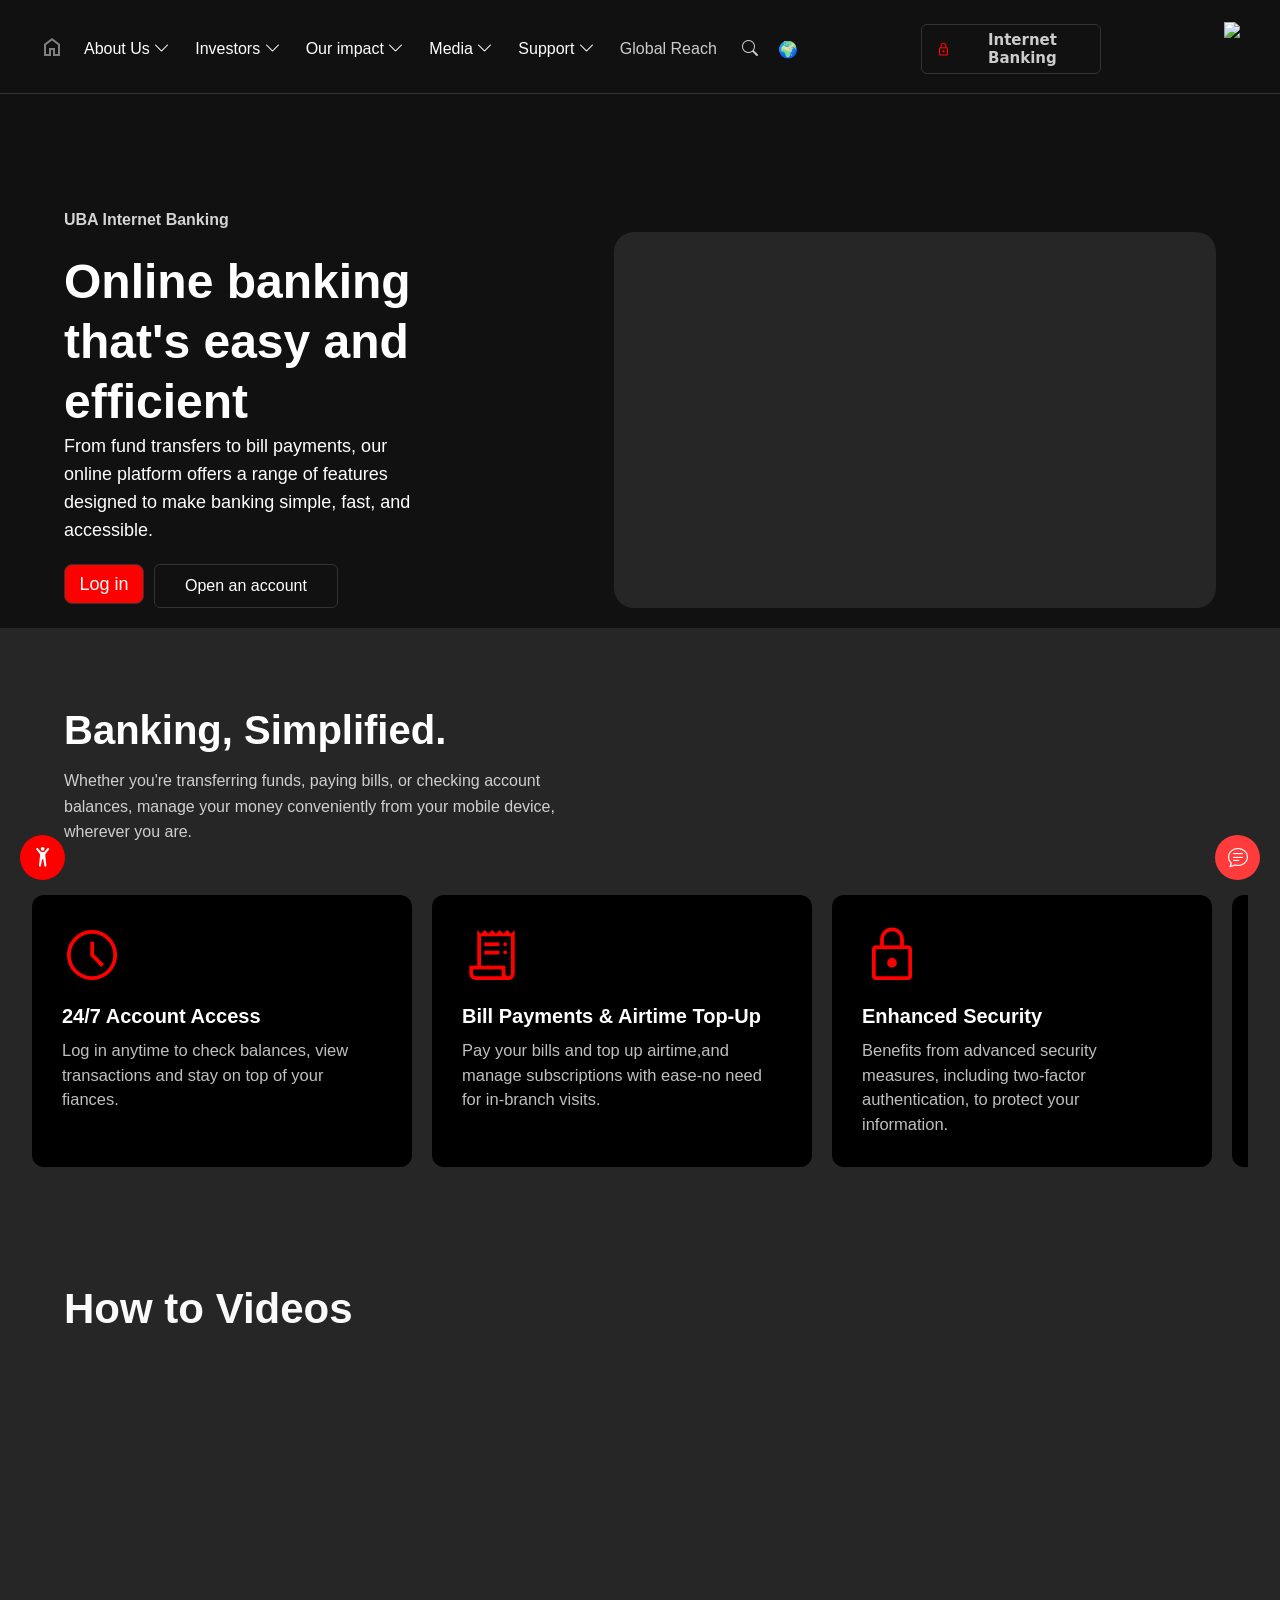
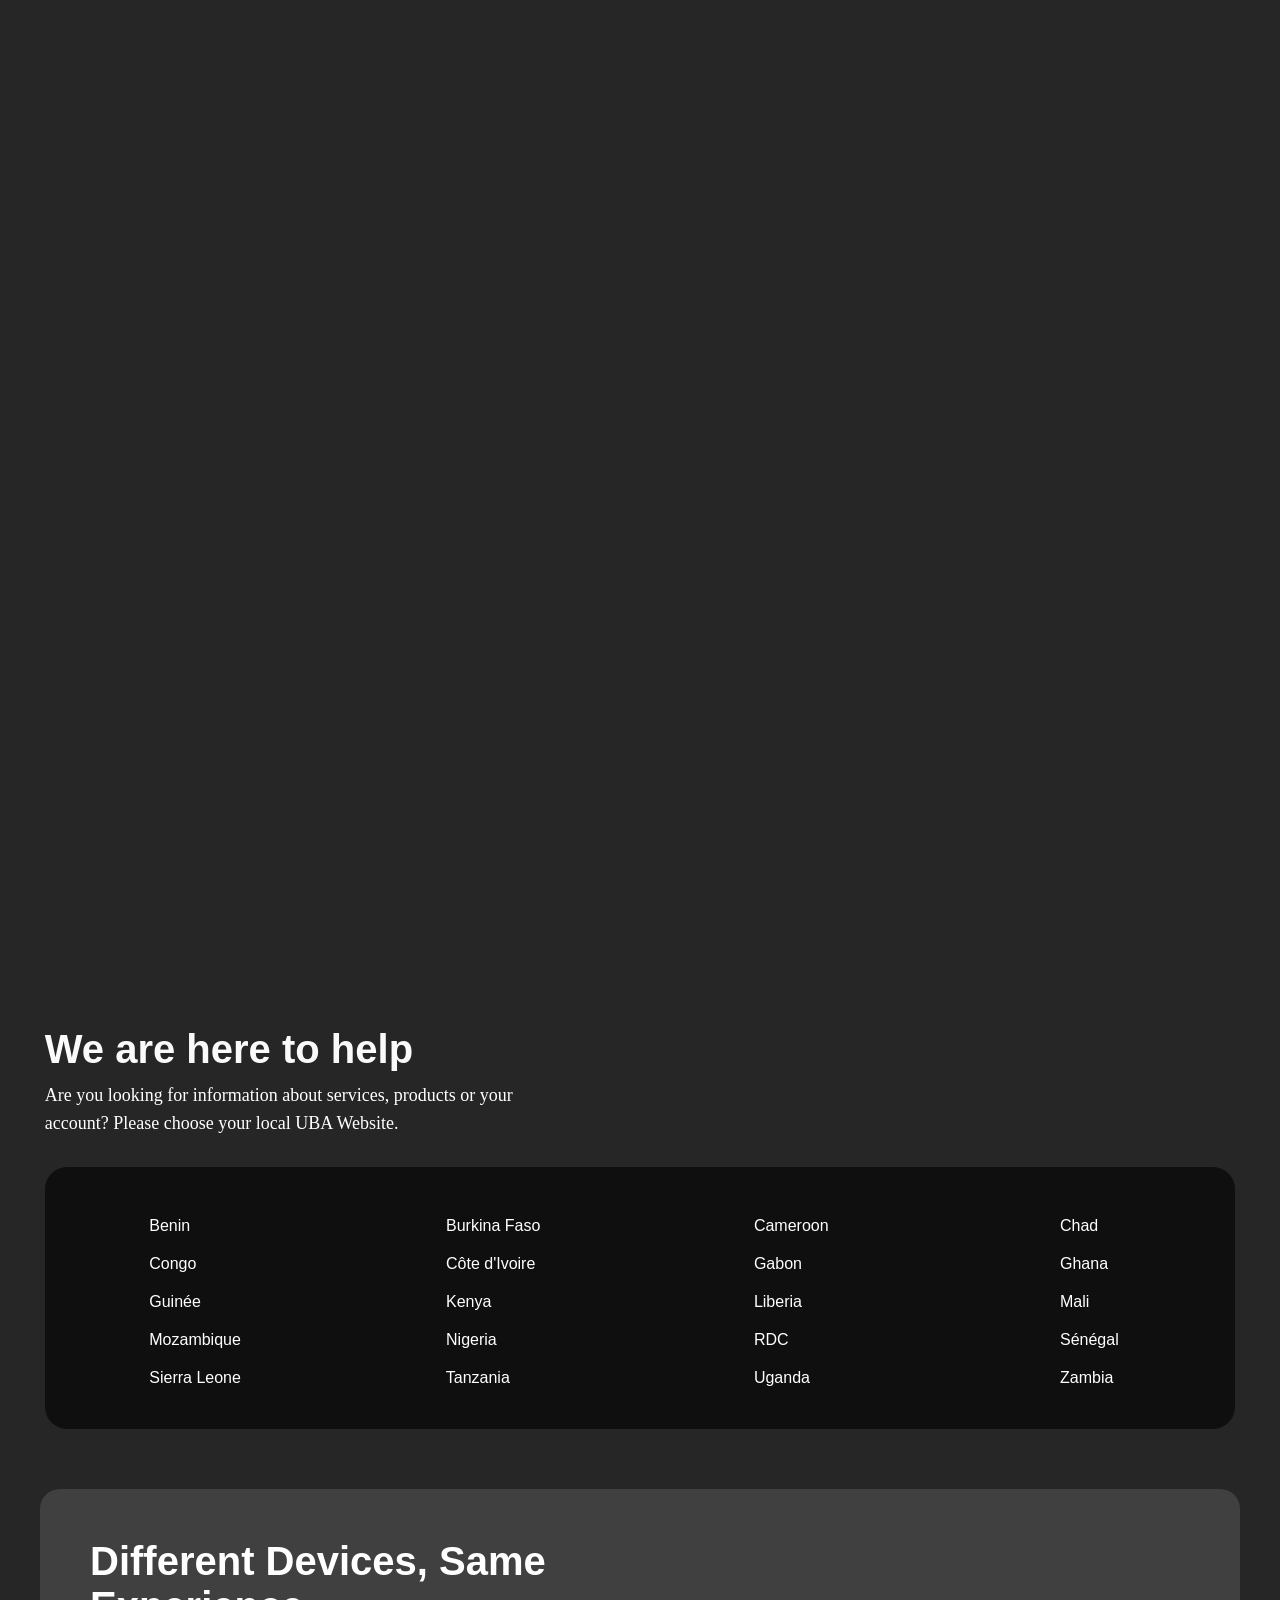
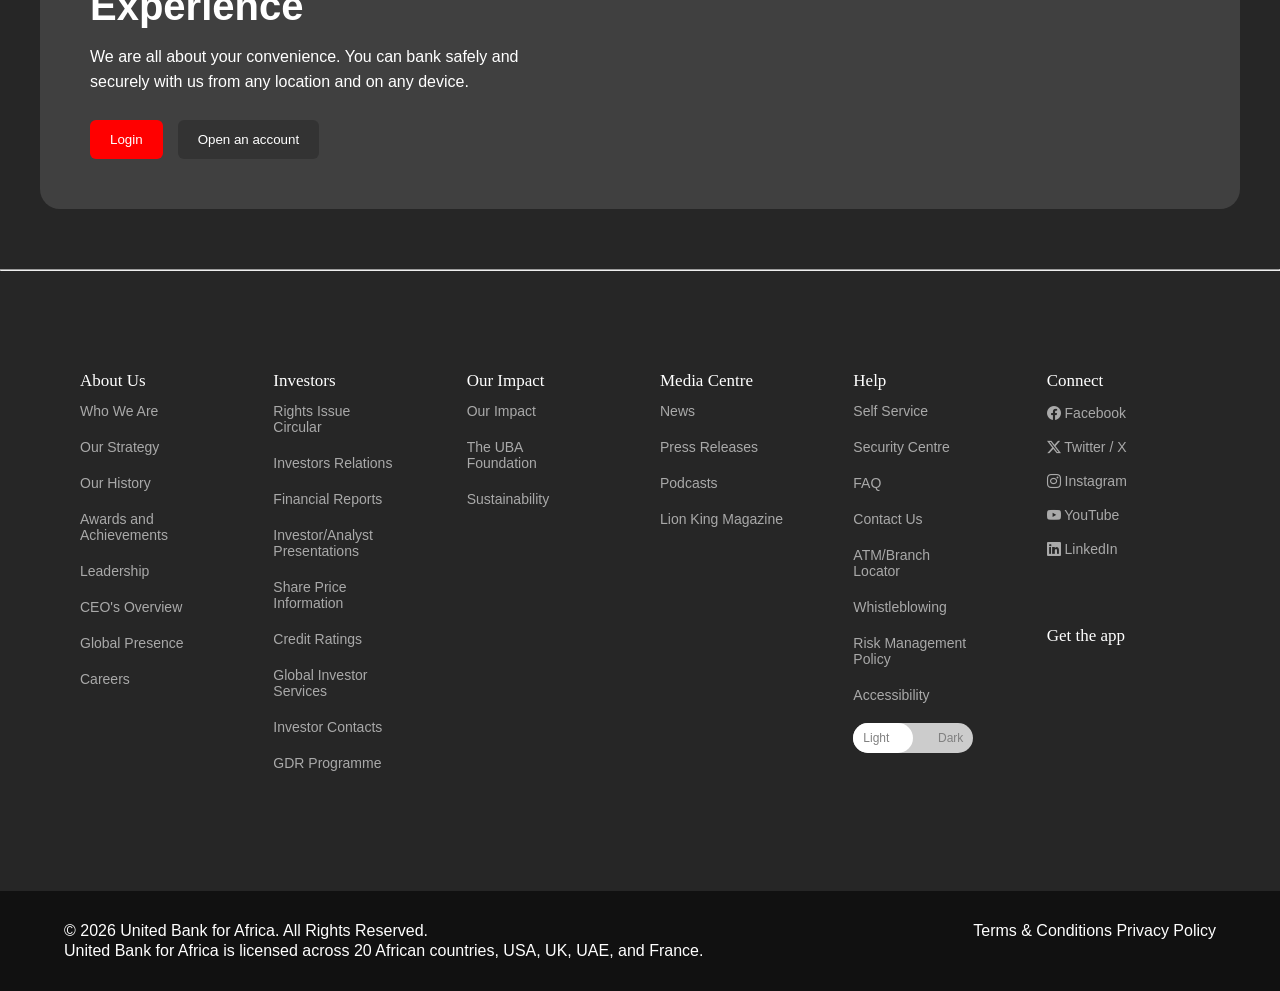
==== commit 0a35dac4: "all" ====
--- a/index.html
+++ b/index.html
@@ -2,7 +2,7 @@
 <html lang="en">
 
 <head>
-    <link rel="stylesheet" href="./css/uba.css">
+    <link rel="stylesheet" href="./css/index.css">
     <meta charset="UTF-8">
     <meta name="viewport" content="width=device-width, initial-scale=1.0">
     <link rel="icon" type="image/svg+xml"
@@ -131,12 +131,12 @@
                             <div class="invest-col quick-links2">
                                 <h3>Quick Links</h3><br>
 
-                                <a href="#" class="menu-links">
+                                <a href="#" class="menu-links3">
                                     Credit Ratings <i class="bi bi-arrow-up-right icon1"></i>
                                     <i class="bi bi-arrow-right icon2"></i>
                                 </a>
 
-                                <a href="#" class="menu-links">
+                                <a href="#" class="menu-links3">
                                     63rd AGM 2025 <i class="bi bi-arrow-up-right icon1"></i>
                                     <i class="bi bi-arrow-right icon2"></i>
                                 </a>
@@ -147,11 +147,143 @@
                     </li>
 
 
-                    <li class="nav-item"><a href="#">Our Impact <i class="bi bi-chevron-down"></i></a>
-                    
+
+                    <li class="nav-item">
+                        <a href="#">Our impact <i class="bi bi-chevron-down"></i></a>
+
+                        <div class="dropdown impacts-dropdown">
+
+                            <div class="impact-col">
+                                <div class="impact-col1">
+                                    <h3>Our Impact</h3>
+                                    <p>Our community development and sustainability initiatives.</p>
+                                </div>
+                            </div>
+
+                            <div class="impact-col">
+                                <div class="impact-col1b">
+                                    <h3>UBA Foundation</h3>
+                                    <p>Empowering communities through education and economic development.</p>
+                                </div>
+                            </div>
+
+                            <div class="impact-col">
+                                <div class="impact-col1c">
+                                    <h3>Sustainability</h3>
+                                    <p>Eco-friendly initiatives to reduce our environmental footprint.</p>
+                                </div>
+                            </div>
+
+                            <div class="impact-col quick-links2">
+                                <h3>Quick Links</h3><br>
+
+                                <a href="#" class="menu-links2">
+                                    Trade Products <i class="bi bi-arrow-up-right icon1"></i>
+                                    <i class="bi bi-arrow-right icon2"></i>
+                                </a>
+
+                                <a href="#" class="menu-links4">
+                                    Sustainability Report 2023 <i class="bi bi-arrow-up-right icon1"></i>
+                                    <i class="bi bi-arrow-right icon2"></i>
+                                </a>
+
+                            </div>
+
+                        </div>
                     </li>
-                    <li class="nav-item"><a href="#">Media <i class="bi bi-chevron-down"></i></a></li>
-                    <li class="nav-item"><a href="#">Support <i class="bi bi-chevron-down"></i></a></li>
+
+                    <li class="nav-item">
+                        <a href="#"> Media <i class="bi bi-chevron-down"></i></a>
+
+                        <div class="dropdown medias-dropdown">
+
+                            <div class="media-col">
+                                <div class="media-col1">
+                                    <h3>Media Centre</h3>
+                                    <p>Latest news, media releases, opinions, images and videos from UBA.</p>
+                                </div>
+                            </div>
+
+                            <div class="media-col">
+                                <div class="media-col1b">
+                                    <h3>The Lion King Online</h3>
+                                    <p>Lion King Online is our quarterly in-house publication.</p>
+                                </div>
+                            </div>
+
+                            <div class="media-col">
+                                <div class="media-col1c">
+                                    <h3>Press Releases</h3>
+                                    <p>Discover recent news and updates in our latest press releases.</p>
+                                </div>
+                            </div>
+
+                            <div class="media-col quick-linkss2">
+                                <a href="#" class="menu-links5">
+                                    Blog <i class="bi bi-arrow-up-right icon1"></i>
+                                    <i class="bi bi-arrow-right icon2"></i>
+                                </a>
+
+                                <a href="#" class="menu-links6">
+                                    Podcasts <i class="bi bi-arrow-up-right icon1"></i>
+                                    <i class="bi bi-arrow-right icon2"></i>
+                                </a>
+
+                                <a href="#" class="menu-links7">
+                                    Events <i class="bi bi-arrow-up-right icon1"></i>
+                                    <i class="bi bi-arrow-right icon2"></i>
+                                </a>
+
+                            </div>
+
+                        </div>
+                    </li>
+
+                    <li class="nav-item">
+                        <a href="#"> Support <i class="bi bi-chevron-down"></i></a>
+
+                        <div class="dropdown supports-dropdown">
+
+                            <div class="support-col">
+                                <div class="support-col1">
+                                    <h3>Help</h3>
+                                    <p>Find the answers and guidance you need in our Help center.</p>
+                                </div>
+                            </div>
+
+                            <div class="support-col">
+                                <div class="support-col1b">
+                                    <a href="./Html/self.html">
+                                    <h3>Self Service</h3>
+                                    <p>Access our self-service portal for account management and support.</p>
+                                </div>
+                                </a>
+                            </div>
+                            
+
+                            <div class="support-col">
+                                <div class="support-col1c">
+                                    <h3>Frequently Asked Questions</h3>
+                                    <p>Get instant help by browsing through our detailed FAQs.</p>
+                                </div>
+                            </div>
+
+                            <div class="support-col quick-linkss3">
+                                <a href="#" class="menu-links8">
+                                    Security Centre<i class="bi bi-arrow-up-right icon1"></i>
+                                    <i class="bi bi-arrow-right icon2"></i>
+                                </a>
+
+                                <a href="#" class="menu-links9">
+                                    Contact Us <i class="bi bi-arrow-up-right icon1"></i>
+                                    <i class="bi bi-arrow-right icon2"></i>
+                                </a>
+
+                            </div>
+
+                        </div>
+                    </li>
+
                     <li class="nav-item">Global Reach</li>
                     <div class="right-nav">
                         <span class="icons"><i class="bi bi-search"></i></span>
@@ -460,14 +592,19 @@
 
                     <div>
                         <h4>Help</h4>
-                        <p>Self Service</p>
+                        <a href="./Html/self.html">
+                            <p>Self Service</p>
+                        </a>
                         <p>Security Centre</p>
                         <p>FAQ</p>
                         <p>Contact Us</p>
                         <p>ATM/Branch Locator</p>
+                        <a href="./Html/whistle.html">
                         <p>Whistleblowing</p>
+                        </a>
                         <p>Risk Management Policy</p>
                         <p>Accessibility</p>
+
                         <div class="toggle">
                             <span id="light">Light</span>
                             <span id="dark">Dark</span>
--- a/css/index.css
+++ b/css/index.css
@@ -0,0 +1,1803 @@
+* {
+    margin: 0;
+    padding: 0;
+    box-sizing: border-box;
+    font-family: Arial, Helvetica, sans-serif;
+}
+
+body {
+    background: #111;
+}
+
+.header {
+    width: 100%;
+    background: #111;
+    padding: 15px 40px;
+    border-bottom: 1px solid #333;
+    position: sticky;
+    top: 0;
+    z-index: 1000;
+}
+
+.header a{
+    text-decoration: none;
+}
+.nav-container {
+    display: flex;
+    justify-content: space-between;
+    align-items: center;
+}
+
+
+
+.left-nav {
+    display: flex;
+    align-items: center;
+    gap: 20px;
+}
+
+.homes a {
+    text-decoration: none;
+}
+
+.homes span {
+    color: gray;
+    margin-top: 5px;
+}
+
+.homes span:hover {
+    color: red;
+}
+
+.icons-list {
+    display: none;
+    font-size: 2rem;
+    color: white;
+}
+
+.nav-links {
+    display: flex;
+    list-style: none;
+    gap: 25px;
+    padding-top: 5px;
+}
+
+.nav-links a {
+    color: white;
+    text-decoration: none;
+}
+
+
+
+.nav-item {
+    position: relative;
+    padding: 20px 0;
+    color: #ccc;
+    cursor: pointer;
+
+}
+
+
+
+
+.nav-item::after {
+    content: "";
+    position: absolute;
+    left: 0;
+    bottom: -15px;
+    width: 0;
+    height: 3px;
+    background: red;
+    transition: 0.5s;
+}
+
+.nav-item:hover::after {
+    width: 100%;
+}
+
+.nav-item:hover {
+    color: white;
+}
+
+.dropdown {
+    position: absolute;
+    left: -140px;
+    top: 100%;
+    width: 1180px;
+
+    opacity: 1;
+    visibility: hidden;
+    transform: translateY(20px);
+    margin-top: -20px;
+}
+
+.nav-item:hover .dropdown {
+    opacity: 1;
+    visibility: visible;
+    transform: translateY(0);
+}
+
+.dropdown-container {
+    display: grid;
+    grid-template-columns: repeat(4, 1fr);
+    gap: 10px;
+    padding: 40px 80px;
+    background-color: #111;
+    width: 1450px;
+    margin-top: 50px;
+    height: 290px;
+}
+
+.drop-col h4 {
+    color: white;
+    margin-bottom: 8px;
+}
+
+.drop-col p {
+    color: #aaa;
+    font-size: 15px;
+    margin-bottom: 18px;
+    cursor: pointer;
+    width: 300px;
+}
+
+.drop-col1:hover {
+    background-color: grey;
+    border-radius: 14px;
+}
+
+.drop-col1 {
+    padding: 10px 10px;
+    margin-top: -30px;
+    margin-bottom: 25px;
+}
+
+.drop-col1b:hover {
+    background-color: grey;
+    border-radius: 14px;
+}
+
+.drop-col1b {
+    padding: 10px 10px;
+    margin-top: -30px;
+    margin-bottom: 35px;
+}
+
+.drop-col2:hover {
+    background-color: grey;
+    border-radius: 14px;
+}
+
+.drop-col2 {
+    padding: 8px 8px;
+    margin-top: -30px;
+    margin-bottom: 25px;
+}
+
+.drop-col2b:hover {
+    background-color: grey;
+    border-radius: 14px;
+}
+
+.drop-col2b {
+    padding: 8px 8px;
+    margin-top: -30px;
+    margin-bottom: 25px;
+}
+
+.drop-col3:hover {
+    background-color: grey;
+    border-radius: 14px;
+}
+
+.drop-col3 {
+    padding: 6px 6px;
+    margin-top: -30px;
+    margin-bottom: 15px;
+}
+
+.drop-col3b:hover {
+    background-color: grey;
+    border-radius: 14px;
+}
+
+.drop-col3b {
+    padding: 6px 6px;
+}
+
+
+.quick-links {
+    border-left: 1px solid #333;
+    padding-left: 20px;
+    margin-top: -50px;
+}
+
+.quick-links h4 {
+    padding-left: 10px;
+    padding-top: 20px;
+}
+
+.quick-links a {
+    display: block;
+    margin-bottom: 35px;
+    width: 180px;
+}
+
+.menu-links {
+    position: relative;
+    display: inline-block;
+    text-decoration: none;
+    color: white;
+    font-size: 18px;
+    padding: 10px 10px;
+}
+
+.menu-links .icon {
+    margin-left: 10px;
+    transition: 0.3s;
+}
+
+.menu-links::after {
+    content: "";
+    position: absolute;
+    left: 0;
+    bottom: -5px;
+    width: 0;
+    height: 3px;
+    background: red;
+    transition: 0.3s ease;
+}
+
+.menu-links:hover::after {
+    width: 70%;
+    left: 15px;
+}
+
+.icon2 {
+    display: none;
+}
+
+.menu-links:hover .icon1 {
+    display: none;
+}
+
+.menu-links:hover .icon2 {
+    display: inline;
+}
+
+
+.nav-item {
+    position: relative;
+}
+
+.investors-dropdown {
+    position: absolute;
+    left: -215px;
+    top: 100%;
+    width: 1000px;
+    padding: 40px;
+    display: grid;
+    grid-template-columns: repeat(4, 1fr);
+    gap: 10px;
+    transform: translateY(20px);
+    opacity: 0;
+    visibility: hidden;
+    transition: 0.3s;
+    margin-top: -25px;
+}
+
+
+.nav-item:hover .investors-dropdown {
+    opacity: 1;
+    visibility: visible;
+    transform: translateY(0);
+    background-color: #111;
+    width: 1410px;
+    margin-top: 20px;
+}
+
+.invest-col h3 {
+    color: white;
+    margin-bottom: 5px;
+    font-size: 13px;
+}
+
+.invest-col p {
+    color: #aaa;
+    width: 300px;
+    font-size: 16px;
+    margin-bottom: 18px;
+    cursor: pointer;
+}
+
+.invest-col1 {
+    padding: 10px 10px;
+    margin-top: -30px;
+    margin-bottom: 25px;
+}
+
+.invest-col1b {
+    padding: 10px 10px;
+    margin-top: -30px;
+    margin-bottom: 25px;
+}
+
+.invest-col1c {
+    padding: 10px 10px;
+    margin-top: -30px;
+    margin-bottom: 25px;
+}
+
+.invest-col1:hover {
+    background-color: rgba(128, 128, 128, 0.432);
+    border-radius: 14px;
+  
+}
+
+.invest-col1b:hover {
+    background-color: rgba(128, 128, 128, 0.432);
+    border-radius: 14px;
+}
+
+.invest-col1c:hover {
+    background-color: rgba(128, 128, 128, 0.432);
+    border-radius: 14px;
+}
+
+.quick-links2 {
+    border-left: 1px solid #333;
+    padding-left: 20px;
+    margin-top: -45px;
+}
+
+.quick-links2 h3 {
+    padding-left: 20px;
+    font-family: Arial, Helvetica, sans-serif;
+    font-size: 16px;
+    font-weight: 400;
+    line-height: normal;
+    color: rgb(255, 255, 255);
+    margin-top: 20px;
+}
+
+.quick-links2 a {
+    display: block;
+    margin-bottom: 35px;
+    width: 180px;
+    padding-left: 20px;
+}
+
+
+.right-nav {
+    display: flex;
+    align-items: center;
+    gap: 20px;
+}
+
+.icons {
+    color: #ccc;
+    cursor: pointer;
+}
+
+
+.internet-btn {
+    font-family: "Sans", Roboto, sans-serif;
+    font-size: 15px;
+    font-weight: 700;
+    display: flex;
+    align-items: center;
+    gap: 8px;
+    background-color: #111;
+    color: #ccc;
+    border: 1px solid #333;
+    padding: 10px 14px;
+    border-radius: 6px;
+    cursor: pointer;
+    margin-top: 5px;
+    width: 180px;
+    height: 50px;
+}
+
+.internet-btn:hover {
+    background: red;
+}
+
+.internet-btn:hover span {
+    color: white;
+}
+
+.internet-btn span {
+    font-size: 15px;
+    color: red;
+
+}
+
+.logo {
+    height: 50px;
+}
+
+
+.left-float {
+    position: fixed;
+    bottom: 20px;
+    left: 20px;
+    background: red;
+    width: 45px;
+    height: 45px;
+    border-radius: 50%;
+    display: flex;
+    align-items: center;
+    justify-content: center;
+    color: white;
+    font-size: 20px;
+    cursor: pointer;
+}
+
+.left-float:hover {
+    box-shadow: 5px 8px 18px red;
+    border-radius: 22px;
+}
+
+.right-float {
+    position: fixed;
+    bottom: 20px;
+    right: 20px;
+    background: #ff3b3b;
+    width: 45px;
+    height: 45px;
+    border-radius: 50%;
+    display: flex;
+    align-items: center;
+    justify-content: center;
+    color: white;
+    font-size: 20px;
+    cursor: pointer;
+}
+
+.right-float:hover {
+    box-shadow: 5px 8px 18px red;
+    border-radius: 22px;
+}
+
+.internets {
+    display: flex;
+    padding-top: 50px;
+    margin: auto;
+    margin-top: 5%;
+    width: 90%;
+}
+
+.banking {
+    font-family: Roboto, sans-serif;
+    font-size: 16px;
+    font-weight: 600;
+    line-height: 24px;
+    color: rgb(212, 212, 212);
+}
+
+.online {
+    display: flex;
+    padding-top: 20px;
+    margin: auto;
+    width: 93%;
+}
+
+.online-banking {
+    font-family: "UBA Sans", Roboto, sans-serif;
+    font-size: 28px;
+    font-weight: 700;
+    line-height: 60px;
+    color: rgb(255, 255, 255);
+    width: 40%;
+}
+
+.online-banking img {
+    width: 50%;
+}
+
+.hero {
+    display: flex;
+    justify-content: space-between;
+    margin: auto;
+    width: 90%;
+
+}
+
+.hero-text h1 {
+    font-family: "UBA Sans", Roboto, sans-serif;
+    font-size: 48px;
+    font-weight: 700;
+    line-height: 60px;
+    color: rgb(255, 255, 255);
+    width: 70%;
+    padding-top: 20px;
+}
+
+.hero-text p {
+    font-family: Roboto, sans-serif;
+    font-size: 18px;
+    font-weight: 400;
+    line-height: 28px;
+    width: 70%;
+    color: rgb(255, 255, 255);
+}
+
+.hero-img {
+    background-color: #262626;
+    width: 1200px;
+    margin-top: -30px;
+    border-radius: 20px;
+}
+
+.hero-img img {
+    width: 100%;
+}
+
+.buttons {
+    display: flex;
+    gap: 10px;
+    margin-top: 20px;
+}
+
+.btn1 {
+    width: 80px;
+    height: 40px;
+    border-radius: 8px;
+    font-family: "UBA Sans", sans-serif;
+    font-size: 18px;
+    font-weight: 400;
+    line-height: 28px;
+    background-color: red;
+    border: 1px solid #333;
+    color: white;
+    text-decoration: none;
+}
+
+.btn1:hover {
+    background-color: #ff3b3b;
+    box-shadow: 5px 8px 18px #ff3d2f;
+}
+
+
+
+.btn2 {
+    position: relative;
+    padding: 12px 30px;
+    background: #111;
+    color: #fff;
+    border: none;
+    border: 1px solid #333;
+    border-radius: 6px;
+    font-family: "UBA Sans", sans-serif;
+    font-size: 16px;
+    font-weight: 400;
+    cursor: pointer;
+    overflow: hidden;
+}
+
+
+.btn2 a{
+    color: white;
+    text-decoration: none;
+  
+}
+
+
+.btn2:hover {
+    background-color: red;
+    color: white;
+    box-shadow: 5px 4px 18px #ff3d2f;
+}
+
+
+.bankings {
+    background-color: #262626;
+    margin-top: 20px;
+    width: 100%;
+    color: white;
+    font-family: Arial, Helvetica, sans-serif;
+}
+
+
+.banking-text {
+    width: 90%;
+    padding-top: 80px;
+    margin: auto;
+}
+
+.banking-text h2 {
+    font-size: 40px;
+    margin-bottom: 15px;
+}
+
+.banking-text p {
+    width: 45%;
+    font-size: 16px;
+    line-height: 1.6;
+    color: #cfcfcf;
+}
+
+
+
+.card-slider {
+    width: 95%;
+    margin: auto;
+    overflow: hidden;
+}
+
+
+
+.cards {
+    display: flex;
+    gap: 20px;
+    margin-top: 50px;
+    animation: slide 25s infinite;
+}
+
+.card {
+    min-width: 400px;
+    height: 250px;
+    background-color: black;
+    padding: 30px;
+    border-radius: 12px;
+    transition: 0.3s;
+}
+
+.card h3 {
+    margin-bottom: 10px;
+    font-size: 20px;
+}
+
+.card p {
+    color: #bfbfbf;
+    font-size: 16.5px;
+    line-height: 1.5;
+    width: 95%;
+}
+
+.card span {
+    font-size: 60px;
+    margin-bottom: 20px;
+    color: red;
+}
+
+@keyframes slide {
+
+    0%,
+    15% {
+        transform: translateX(0);
+    }
+
+    20%,
+    35% {
+        transform: translateX(-320px);
+    }
+
+    40%,
+    55% {
+        transform: translateX(-640px);
+    }
+
+    60%,
+    75% {
+        transform: translateX(-960px);
+    }
+
+    80%,
+    95% {
+        transform: translateX(-1280px);
+    }
+
+    100% {
+        transform: translateX(-1600px);
+    }
+
+}
+
+
+
+
+.videos h2 {
+    width: 90%;
+    margin: auto;
+    font-family: "UBA Sans", Roboto, sans-serif;
+    font-size: 42px;
+    font-weight: 700;
+    line-height: 44px;
+    color: rgb(250, 250, 250);
+    padding-top: 120px;
+   
+}
+
+.videoss {
+    display: grid;
+    grid-template-columns: repeat(2, 1fr);
+    gap: 30px;
+}
+
+.video-card {
+    width: 88%;
+    margin: auto;
+}
+
+.video-card iframe {
+    border-radius: 32px;
+    margin-top: -50px;
+    width: 600px;
+    height: 500px;
+}
+
+.video-card p {
+    font-family: "UBA Sans", Roboto, sans-serif;
+    font-size: 16px;
+    font-weight: 600;
+    line-height: 24px;
+    color: rgb(255, 255, 255);
+    
+}
+
+
+
+
+.overlay {
+    margin-top: 50px;
+    display: flex;
+    align-items: center;
+    justify-content: center;
+}
+
+.content {
+    width: 93%;
+}
+
+.content h1 {
+    font-size: 40px;
+    margin-bottom: 10px;
+    font-family: "UBA Sans", Roboto, sans-serif;
+    font-weight: 700;
+    line-height: 44px;
+    color: rgb(250, 250, 250);
+}
+
+.content p {
+    width: 45%;
+    margin-bottom: 30px;
+    font-family: Roboto;
+    font-size: 18px;
+    font-weight: 400;
+    line-height: 28px;
+    color: rgb(255, 255, 255);
+}
+
+/* GRID */
+.countries {
+    display: grid;
+    grid-template-columns: repeat(4, 1fr);
+    gap: 2px;
+    background: rgba(0, 0, 0, 0.6);
+    border-radius: 22px;
+}
+
+.countries ul {
+    list-style: none;
+    padding-top: 50px;
+    padding-bottom: 22px;
+    margin: auto;
+}
+
+.countries img {
+    width: 18px;
+}
+
+.countries a {
+    color: white;
+    text-decoration: none;
+}
+
+.countries li {
+    margin-bottom: 20px;
+    cursor: pointer;
+    transition: 0.3s;
+}
+
+.countries a:hover {
+    color: white;
+    background-color: rgba(128, 128, 128, 0.539);
+    text-decoration: underline gray;
+    padding: 5px 3px;
+    border-radius: 8px;
+    transition: 0.2s ease;
+}
+
+.hero2 {
+    padding: 60px 80px;
+}
+
+.hero-box2 {
+    background-color: #404040;
+    border-radius: 20px;
+    padding: 50px;
+    display: flex;
+    align-items: center;
+    justify-content: space-between;
+    gap: 40px;
+}
+
+.hero-text2 {
+    color: #fff;
+    max-width: 500px;
+}
+
+.hero-text2 h1 {
+    font-size: 40px;
+    margin-bottom: 15px;
+}
+
+.hero-text2 p {
+    margin-bottom: 25px;
+    line-height: 1.6;
+    width: 90%;
+}
+
+.hero-btns2 {
+    display: flex;
+    gap: 15px;
+}
+
+.btn {
+    padding: 12px 20px;
+    border: none;
+    border-radius: 6px;
+    cursor: pointer;
+}
+
+.btn.red {
+    background: red;
+    color: white;
+}
+
+.btn.dark {
+    background: #333;
+    color: white;
+}
+
+.hero-img2 img {
+    width: 650px;
+    max-width: 100%;
+}
+
+
+
+
+.footer {
+    padding: 10px 40px;
+
+}
+
+
+
+
+
+
+.footer-grid {
+    display: grid;
+    grid-template-columns: repeat(6, 1fr);
+    gap: 40px;
+    width: 100%;
+    padding: 90px 40px;
+}
+
+.footer-grid h4 {
+    margin-bottom: 12px;
+    font-family: Roboto;
+    font-size: 17px;
+    font-weight: 500;
+    line-height: 20px;
+    color: rgb(255, 255, 255);
+}
+
+.footer-grid p {
+    font-family: "UBA Sans", Roboto, sans-serif;
+    font-size: 14px;
+    font-weight: 500;
+    /* line-height: 24px; */
+    color: rgb(169, 169, 169);
+    margin-bottom: 20px;
+    width: 83%;
+    cursor: pointer;
+}
+
+.footer-grid p:hover {
+    text-decoration: underline;
+}
+
+.footer-grid a{
+     text-decoration: none;
+}
+
+.footer-right h4 {
+    margin-bottom: 10px;
+    font-family: Roboto;
+    font-size: 17px;
+    font-weight: 500;
+    line-height: 20px;
+    color: rgb(255, 255, 255);
+}
+
+.footer-right p {
+    font-family: "UBA Sans", Roboto, sans-serif;
+    font-size: 14px;
+    font-weight: 500;
+    line-height: 24px;
+    color: rgb(169, 169, 169);
+    margin: 10px 0;
+}
+
+.footer-right p:hover {
+    text-decoration: underline;
+}
+
+.app-title {
+    margin-top: 65px;
+    font-family: Roboto;
+    font-size: 17px;
+    font-weight: 500;
+    line-height: 20px;
+    color: rgb(255, 255, 255);
+}
+
+
+.toggle {
+    margin-top: 15px;
+    width: 120px;
+    height: 30px;
+    border-radius: 20px;
+    background: #ccc;
+    position: relative;
+    display: flex;
+    align-items: center;
+    justify-content: space-between;
+    padding: 0 10px;
+    font-size: 12px;
+    cursor: pointer;
+}
+
+.toggle span {
+    z-index: 2;
+    color: gray;
+}
+
+.toggle-ball {
+    position: absolute;
+    width: 50%;
+    height: 100%;
+    border-radius: 20px;
+    background: #fff;
+    left: 0;
+    transition: 0.3s;
+}
+
+.dark .toggle-ball {
+    left: 80%;
+}
+
+.footer-bottom {
+    margin-top: 40px;
+    display: flex;
+    justify-content: space-between;
+    font-size: 12px;
+    width: 90%;
+    margin: auto;
+    font-family: Roboto;
+    font-size: 16px;
+    font-weight: 400;
+    line-height: 20px;
+    color: rgb(255, 255, 255);
+    padding-top: 30px;
+    padding-bottom: 30px;
+}
+
+
+
+@media(max-width:1400px) {
+    .video-card iframe {
+        width: 600px;
+    }
+}
+
+@media(max-width:1205px) {
+    .header {
+        width: 100%;
+    }
+
+    .nav-links span {
+        display: none;
+    }
+
+    .video-card iframe {
+        width: 500px;
+    }
+
+    /* .right-float{
+        right: 250px;
+    } */
+}
+
+@media(max-width:1105px) {
+    .header {
+        width: 100%;
+    }
+
+    .nav-item {
+        font-size: 16px;
+    }
+
+
+
+}
+
+@media (max-width:1070px) {
+
+    .header {
+        width: 100%;
+    }
+
+    /* .video-card {
+       grid-template-columns: 1fr;
+    } */
+
+    .nav-links {
+        display: none;
+    }
+
+    .nav-items {
+        width: 100%;
+    }
+
+    .homes {
+        display: none;
+    }
+
+    .icons-list {
+        display: block;
+    }
+
+    .internets {
+        display: flex;
+        flex-direction: column;
+        align-items: center;
+        text-align: center;
+    }
+
+    .hero {
+        /* padding: 80px 40px; */
+        display: flex;
+        flex-direction: column;
+        align-items: center;
+        text-align: center;
+    }
+
+    .hero-text h1 {
+        font-size: 42px;
+        line-height: 1.2;
+        margin: auto;
+    }
+
+    .hero-text p {
+        font-size: 16px;
+        max-width: 600px;
+        margin: auto;
+    }
+
+    .buttons {
+        display: flex;
+        gap: 15px;
+        justify-content: center;
+        margin-top: 25px;
+    }
+
+    .hero-img {
+        width: 90%;
+        max-width: 700px;
+        margin-top: 40px;
+    }
+
+    .card-slider {
+        width: 720px;
+    }
+
+    .card {
+        min-height: 260px;
+        padding: 20px;
+    }
+
+   
+
+
+    .video-card iframe {
+        width: 400px;
+    }
+
+    .hero-box2 {
+        display: flex;
+        flex-direction: column;
+        align-items: center;
+        text-align: center;
+    }
+
+    .hero-text2 {
+        width: 100%;
+    }
+
+    .hero-text2 h1 {
+        width: 100%;
+        font-family: "UBA Sans", Roboto, sans-serif;
+        font-weight: 600;
+        line-height: 44px;
+        color: rgb(255, 255, 255);
+        font-size: 28px;
+    }
+
+    .hero-text2 p{
+        width: 100%;
+    }
+
+    .hero-btns2 {
+        display: flex;
+        justify-content: center;
+        gap: 10px;
+        flex-wrap: wrap;
+    }
+
+    .hero-img2 {
+        width: 100%;
+        margin-top: 20px;
+        display: flex;
+        justify-content: center;
+    }
+
+    .hero-img2 img {
+        width: 100%;
+        max-width: 900px;
+    }
+
+}
+
+
+@media (max-width:900px) {
+    .banking-text {
+        width: 70%;
+    }
+
+    .videos h2 {
+        width: 70%;
+    }
+
+    .videoss {
+        grid-template-columns: 1fr;
+        width: 70%;
+    }
+
+    .video-card {
+        width: 80%;
+    }
+
+    .video-card iframe {
+        width: 700px;
+    }
+
+    .content {
+        width: 80%;
+    }
+
+    .content p {
+        width: 90%;
+    }
+
+    .countries {
+        width: 100%;
+    }
+
+    .countries a {
+        width: 70%;
+    }
+
+    .hero-img2{
+        width: 100%;
+        
+    }
+
+   .footer-grid{
+    grid-template-columns: repeat(3, 1fr);
+   }
+}
+
+
+
+@media (max-width:850px) {
+
+    .video-card {
+        width: 80%;
+    }
+
+    .video-card iframe {
+        width: 700px;
+        height: 300px;
+    }
+
+       .hero-img2 img {
+        width: 100%;
+        max-width: 1200px;
+    }
+}
+
+@media (max-width:768px) {
+
+    .card-slider {
+        width: 640px;
+    }
+
+    .card {
+        min-width: 300px;
+    }
+
+    .banking-text {
+        width: 80%;
+    }
+
+    .banking-text p {
+        width: 70%;
+    }
+
+    .video-card iframe {
+        width: 600px;
+        /* border-radius: 42px; */
+    }
+
+    .videos h2 {
+        width: 80%;
+    }
+
+    .video-card {
+        width: 80%;
+    }
+
+     .hero-img2 img {
+        width: 100%;
+        max-width: 1200px;
+    }
+}
+
+@media (max-width:750px) {
+    .internet-btn {
+        display: none;
+    }
+
+    .card-slider {
+        width: 85%;
+        height: 500px;
+    }
+
+    .video-card iframe {
+        width: 650px;
+    }
+
+    .videos h2 {
+        width: 80%;
+    }
+
+    .banking-text p {
+        width: 80%;
+    }
+
+    .banking-text h2 {
+        width: 80%;
+    }
+
+    .countries {
+        grid-template-columns: repeat(1, 1fr);
+    }
+
+     .hero-btns2 {
+        display: flex;
+        flex-direction: column;
+        gap: 15px;
+        margin-top: 25px;
+        width: 100%;
+        align-items: center;
+    }
+
+      .footer-grid{
+    grid-template-columns: repeat(1, 1fr);
+   }
+
+   .footer-bottom{
+    flex-direction: column;
+    margin-bottom: 50px;
+   }
+
+.footer-bottom p{
+    font-size: 14px;
+    margin-bottom: 20px;
+}
+}
+
+@media (max-width:730px) {
+    .video-card iframe {
+        width: 600px;
+    }
+}
+
+@media(max-width:650px) {
+    .video-card iframe {
+        width: 550px;
+    }
+}
+
+@media (max-width:600px) {
+
+    .hero {
+        padding: 60px 20px;
+        display: flex;
+        flex-direction: column;
+        align-items: center;
+        text-align: center;
+    }
+
+    .hero-text h1 {
+        width: 100%;
+        font-family: Roboto, sans-serif;
+        font-weight: 700;
+        font-size: 42px;
+        line-height: 1.3;
+        margin-top: -60px;
+    }
+
+    .hero-text p {
+        width: 80%;
+        font-size: 14px;
+        margin-top: 15px;
+    }
+
+    .buttons {
+        display: flex;
+        flex-direction: column;
+        gap: 15px;
+        margin-top: 25px;
+        width: 100%;
+        align-items: center;
+    }
+
+    .btn1 {
+        width: 70px;
+    }
+
+    .btn2 {
+        width: 150px;
+    }
+
+    .hero-img img {
+        width: 100%;
+        margin-top: 40px;
+    }
+
+
+    .video-card iframe {
+        width: 500px;
+        height: 300px;
+    }
+
+    /* .hero-img2 img{
+        width: 400px;
+    } */
+}
+
+@media(max-width:560px) {
+    .video-card iframe {
+        width: 480px;
+    }
+}
+
+@media(max-width:550px) {
+    .video-card iframe {
+        width: 450px;
+    }
+}
+
+@media(max-width:500px) {
+    .video-card iframe {
+        width: 400px;
+    }
+}
+
+@media(max-width:450px) {
+    .video-card iframe {
+        width: 350px;
+    }
+}
+
+@media (max-width:410px) {
+
+    .hero {
+        width: 100%;
+        text-align: center;
+    }
+
+    .hero-text h1 {
+        width: 80%;
+        margin-top: -60px;
+        font-size: 32px;
+    }
+
+    .hero-text p {
+        font-family: "UBA Sans", sans-serif;
+        font-size: 13px;
+        width: 70%;
+        line-height: 20px;
+        margin-top: 10px;
+    }
+
+    .buttons {
+        padding: 10px 18px;
+        font-size: 14px;
+    }
+
+    .btn1 {
+        width: 70px;
+    }
+
+    .btn2 {
+        font-size: 10px;
+        font-weight: 700;
+        /* margin-top: 10px; */
+        width: 150px;
+    }
+
+    .hero-img {
+        width: 100%;
+        margin-top: 20px;
+    }
+
+    .hero-img img {
+        width: 100%;
+    }
+
+    .banking-text h2 {
+        font-size: 33px;
+    }
+
+    .video-card iframe {
+        width: 350px;
+        height: 250px;
+        border-radius: 32px;
+    }
+
+    
+}
+
+@media (max-width:400px) {
+
+    .hero {
+        width: 100%;
+        text-align: center;
+    }
+
+    .hero-text h1 {
+        width: 80%;
+        margin-top: -60px;
+        font-size: 32px;
+    }
+
+    .hero-text p {
+        font-family: "UBA Sans", sans-serif;
+        font-size: 13px;
+        width: 70%;
+        line-height: 20px;
+        margin-top: 10px;
+    }
+
+    .buttons {
+        padding: 10px 18px;
+        font-size: 14px;
+    }
+
+    .btn1 {
+        width: 70px;
+    }
+
+    .btn2 {
+        font-size: 10px;
+        font-weight: 700;
+        margin-top: 10px;
+        width: 150px;
+    }
+
+    .hero-img {
+        width: 100%;
+        margin-top: 20px;
+    }
+
+    .hero-img img {
+        width: 100%;
+    }
+
+    .banking-text {
+        width: 88%;
+    }
+
+    .banking-text p {
+        width: 95%;
+    }
+
+    .card-slider {
+        width: 88%;
+        overflow: hidden;
+    }
+
+    .icons-list {
+        margin-left: -25px;
+    }
+
+    .logo {
+        margin-right: -10px;
+    }
+
+
+    .videos h2 {
+        width: 80%;
+        font-size: 35px;
+    }
+
+    .video-card iframe {
+        width: 350px;
+        height: 200px;
+        border-radius: 32px;
+    }
+}
+
+@media(max-width:390px) {
+    .video-card iframe {
+        width: 300px;
+    }
+
+    .video-card {
+        width: 70%;
+    }
+}
+
+@media(max-width:360px) {
+    .video-card iframe {
+        width: 280px;
+    }
+
+    .btn1{
+        width: 70px;
+    }
+
+     /* .hero2{
+        width: 900px;
+    }
+ .hero-box2 {
+        display: flex;
+        flex-direction: column;
+        width: 40%;
+        align-items: center;
+        text-align: center;
+        margin-left: -100px;
+    }
+
+    .hero-text2 {
+        width: 100%;
+    }
+
+    .hero-text2 h1 {
+        width: 100%;
+        font-family: "UBA Sans", Roboto, sans-serif;
+        font-weight: 600;
+        line-height: 44px;
+        color: rgb(255, 255, 255);
+        font-size: 28px;
+    }
+
+    .hero-text2 p{
+        width: 100%;
+    }
+
+    .hero-img2 {
+        width: 100%;
+        margin-top: 20px;
+        display: flex;
+        justify-content: center;
+    }
+
+    .hero-img2 img {
+        width: 300px;
+        max-width: 300px;
+    }
+     */
+
+}
+
+@media(max-width:330px) {
+    .video-card iframe {
+        width: 230px;
+    }
+
+    .video-card {
+        width: 75%;
+    }
+
+    .bankings {
+        overflow-x: hidden;
+    }
+
+    .content {
+        width: 85%;
+    }
+
+    .content p {
+        font-size: 16px;
+        width: 100%;
+    }
+
+    .hero2{
+        width: 900px;
+    }
+ .hero-box2 {
+        display: flex;
+        flex-direction: column;
+        width: 50%;
+        align-items: center;
+        text-align: center;
+        margin-left: -100px;
+    }
+
+    .hero-text2 {
+        width: 100%;
+    }
+
+    .hero-text2 h1 {
+        width: 100%;
+        font-family: "UBA Sans", Roboto, sans-serif;
+        font-weight: 600;
+        line-height: 44px;
+        color: rgb(255, 255, 255);
+        font-size: 28px;
+    }
+
+    .hero-text2 p{
+        width: 100%;
+    }
+
+    .hero-img2 {
+        width: 100%;
+        margin-top: 20px;
+        display: flex;
+        justify-content: center;
+    }
+
+    .hero-img2 img {
+        width: 300px;
+        /* max-width: 300px; */
+    }
+
+
+}
+
+/* @media(max-width:300px) {
+   
+} */
+
+/* ---------- Responsive Cleanup Overrides ---------- */
+
+body {
+    overflow-x: hidden;
+}
+
+.hero {
+    gap: 28px;
+    align-items: stretch;
+}
+
+.hero-text {
+    flex: 1 1 340px;
+}
+
+.hero-img {
+    flex: 1 1 420px;
+    width: min(100%, 720px);
+    margin-top: 0;
+}
+
+.card {
+    min-width: clamp(250px, 30vw, 380px);
+    height: auto;
+    min-height: 250px;
+}
+
+.hero2 {
+    padding: 60px 40px;
+}
+
+.hero-box2 {
+    flex-wrap: wrap;
+}
+
+@media (max-width: 900px) {
+    .cards {
+        animation: none;
+        overflow-x: auto;
+        scroll-snap-type: x mandatory;
+        padding-bottom: 10px;
+    }
+
+    .card-slider {
+        width: 100%;
+        padding: 0 16px;
+        overflow: visible;
+    }
+
+    .card {
+        flex: 0 0 min(85vw, 340px);
+        scroll-snap-align: start;
+    }
+
+    .hero2 {
+        padding: 40px 20px;
+    }
+
+}
+
+@media (max-width: 600px) {
+    .hero {
+        padding: 20px 16px;
+    }
+
+    .hero-text h1 {
+        font-size: clamp(30px, 8vw, 42px);
+        margin-top: 0;
+    }
+
+    .hero-text p {
+        width: 100%;
+    }
+
+    .buttons {
+        flex-direction: column;
+        max-width: 240px;
+        width: 100%;
+        margin: 25px auto 0;
+    }
+
+    .btn1,
+    .btn2 {
+        width: 100%;
+    }
+}
+
+@media (max-width: 330px) {
+    .hero2 {
+        width: auto;
+    }
+
+    .hero-box2 {
+        width: 100%;
+        margin-left: 0;
+    }
+
+    .hero-img2 img {
+        width: 100%;
+        max-width: 300px;
+    }
+
+    .btn1{
+        width: 70px;
+    }
+}
+
+/* Mobile override: keep only btn1 fixed-width on phones */
+@media (max-width: 600px) {
+    .buttons .btn1 {
+        width: 80px;
+    }
+}
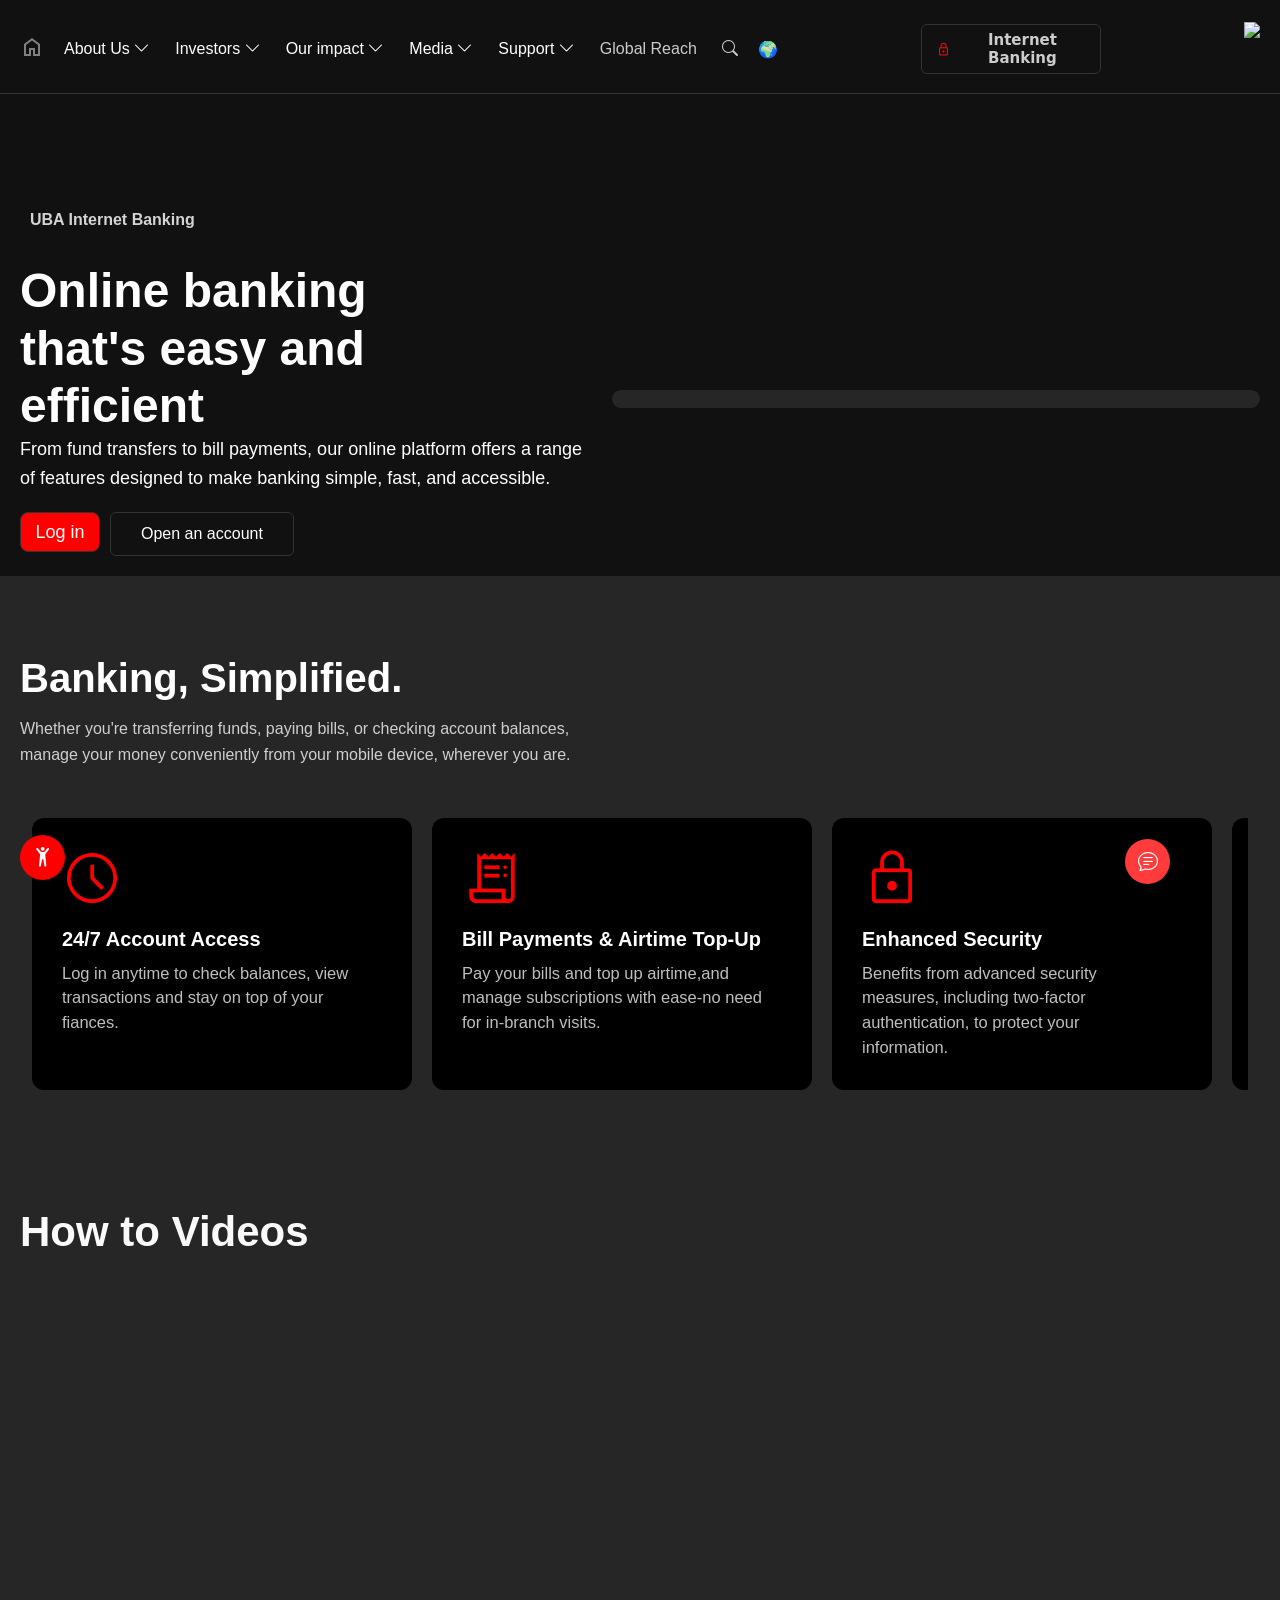
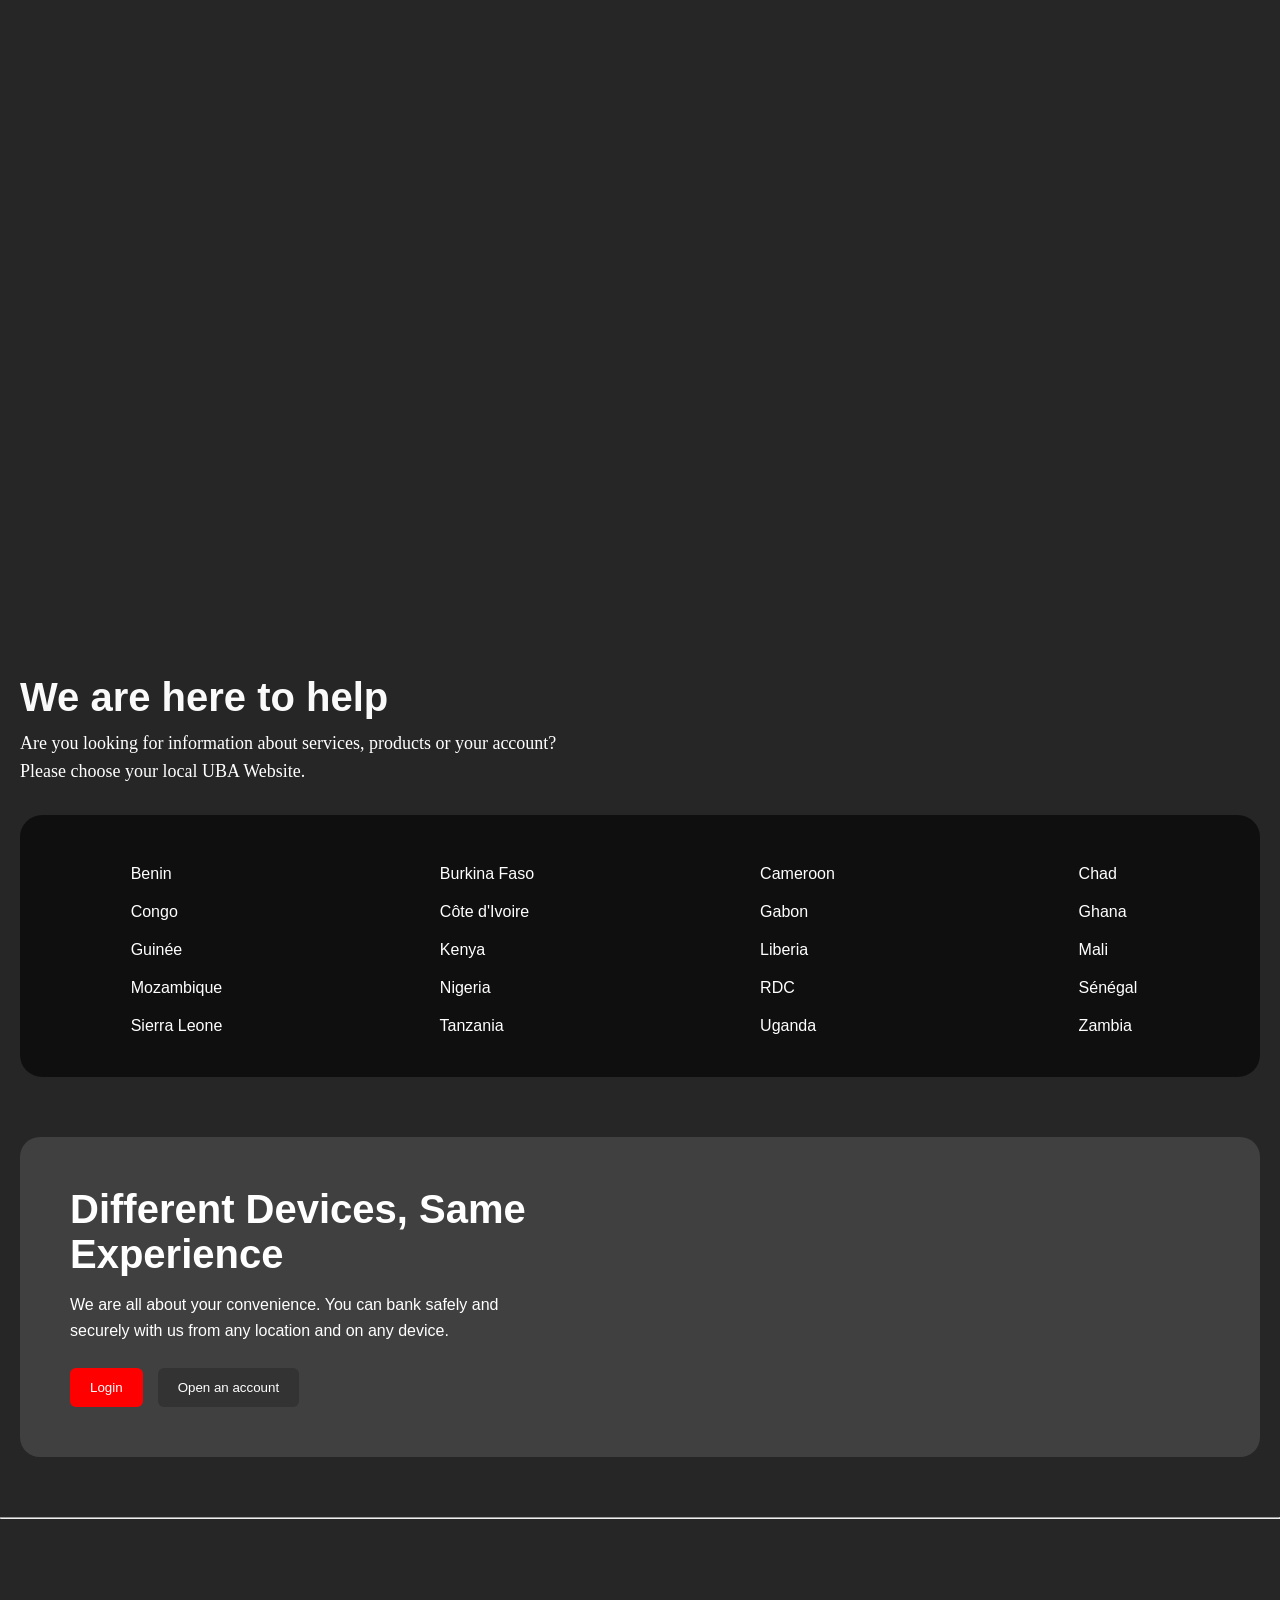
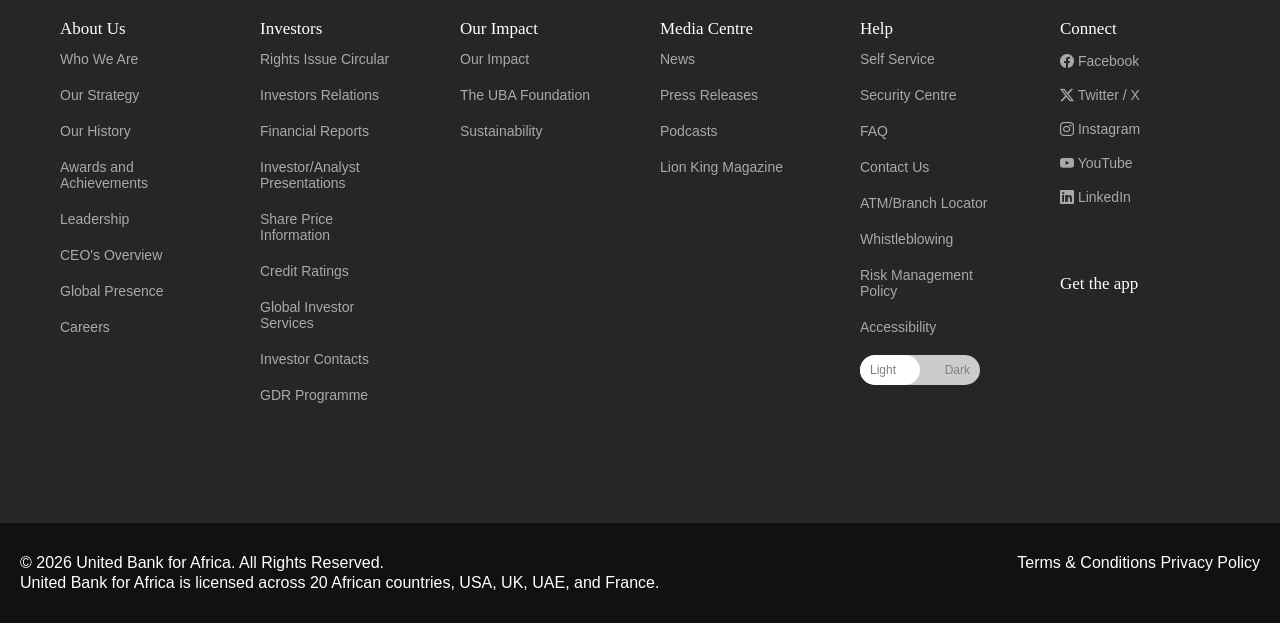
==== commit 61f8d4e6: "all" ====
--- a/index.html
+++ b/index.html
@@ -304,7 +304,7 @@
 
     <div class="hero">
         <div class="hero-text">
-            <h1>Online banking that's easy and efficient</h1>
+            <h1>Online banking <br> that's easy and <br> efficient</h1>
             <p>
                 From fund transfers to bill payments, our online platform
                 offers a range of features designed to make banking simple,
--- a/css/index.css
+++ b/css/index.css
@@ -7,6 +7,8 @@
 
 body {
     background: #111;
+    width: 100%;
+    padding-top: 84px;
 }
 
 .header {
@@ -14,14 +16,16 @@
     background: #111;
     padding: 15px 40px;
     border-bottom: 1px solid #333;
-    position: sticky;
+    position: fixed;
+    left: 0;
     top: 0;
     z-index: 1000;
 }
 
-.header a{
+.header a {
     text-decoration: none;
 }
+
 .nav-container {
     display: flex;
     justify-content: space-between;
@@ -104,7 +108,6 @@
     left: -140px;
     top: 100%;
     width: 1180px;
-
     opacity: 1;
     visibility: hidden;
     transform: translateY(20px);
@@ -241,15 +244,15 @@
     content: "";
     position: absolute;
     left: 0;
-    bottom: -5px;
+    bottom: -3px;
     width: 0;
     height: 3px;
     background: red;
-    transition: 0.3s ease;
+    transition: 0.5s ease;
 }
 
 .menu-links:hover::after {
-    width: 70%;
+    width: 80%;
     left: 15px;
 }
 
@@ -331,7 +334,7 @@
 .invest-col1:hover {
     background-color: rgba(128, 128, 128, 0.432);
     border-radius: 14px;
-  
+
 }
 
 .invest-col1b:hover {
@@ -367,12 +370,675 @@
     padding-left: 20px;
 }
 
+.menu-links3 {
+    position: relative;
+    display: inline-block;
+    text-decoration: none;
+    color: white;
+    font-size: 18px;
+    padding: 10px 10px;
+}
+
+.menu-links3 .icon {
+    margin-left: 10px;
+    transition: 0.5s;
+}
+
+.menu-links3::after {
+    content: "";
+    position: absolute;
+    left: 0;
+    bottom: -3px;
+    width: 0;
+    height: 3px;
+    background: red;
+    transition: 0.3s ease;
+}
+
+.menu-links3:hover::after {
+    width: 45%;
+    left: 20px;
+}
+
+.icon2 {
+    display: none;
+}
+
+.menu-links3:hover .icon1 {
+    display: none;
+}
+
+.menu-links3:hover .icon2 {
+    display: inline;
+}
+
 
 .right-nav {
     display: flex;
     align-items: center;
     gap: 20px;
 }
+
+.nav-item {
+    position: relative;
+}
+
+.impacts-dropdown {
+    position: absolute;
+    left: -305px;
+    top: 100%;
+    width: 1000px;
+    padding: 40px;
+    display: grid;
+    grid-template-columns: repeat(4, 1fr);
+    gap: 10px;
+    transform: translateY(20px);
+    opacity: 0;
+    visibility: hidden;
+    transition: 0.3s;
+    margin-top: -25px;
+}
+
+
+.nav-item:hover .impacts-dropdown {
+    opacity: 1;
+    visibility: visible;
+    transform: translateY(0);
+    background-color: #111;
+    width: 1400px;
+    margin-top: 20px;
+}
+
+.impact-col h3 {
+    color: white;
+    margin-bottom: 5px;
+    font-size: 13px;
+}
+
+.impact-col p {
+    color: #aaa;
+    width: 300px;
+    font-size: 16px;
+    margin-bottom: 18px;
+    cursor: pointer;
+}
+
+.impact-col1 {
+    padding: 10px 10px;
+    margin-top: -30px;
+    margin-bottom: 25px;
+}
+
+.impact-col1b {
+    padding: 10px 10px;
+    margin-top: -30px;
+    margin-bottom: 25px;
+}
+
+.impact-col1c {
+    padding: 10px 10px;
+    margin-top: -30px;
+    margin-bottom: 25px;
+}
+
+.impact-col1:hover {
+    background-color: rgba(128, 128, 128, 0.432);
+    border-radius: 14px;
+
+}
+
+.impact-col1b:hover {
+    background-color: rgba(128, 128, 128, 0.432);
+    border-radius: 14px;
+}
+
+.impact-col1c:hover {
+    background-color: rgba(128, 128, 128, 0.432);
+    border-radius: 14px;
+}
+
+.quick-linkss2 {
+    border-left: 1px solid #333;
+    margin-right: 180px;
+    margin-top: -45px;
+}
+
+.banking {
+    padding: 10px;
+}
+
+.quick-linkss2 h3 {
+    padding-left: 20px;
+    font-family: Arial, Helvetica, sans-serif;
+    font-size: 16px;
+    font-weight: 400;
+    line-height: normal;
+    color: rgb(255, 255, 255);
+    margin-top: 20px;
+}
+
+.quick-links2 a {
+    display: block;
+    margin-bottom: 35px;
+    margin-left: -30px;
+    width: 300px;
+    padding-right: 10px;
+    /* border: 1px solid white; */
+}
+
+.menu-links2 {
+    position: relative;
+    display: inline-block;
+    text-decoration: none;
+    color: white;
+    font-size: 18px;
+    padding: 10px 10px;
+}
+
+.menu-links2 .icon {
+    margin-left: 10px;
+    transition: 0.5s;
+}
+
+.menu-links2::after {
+    content: "";
+    position: absolute;
+    left: 0;
+    bottom: -3px;
+    width: 0;
+    height: 3px;
+    background: red;
+    transition: 0.3s ease;
+}
+
+.menu-links2:hover::after {
+    width: 40%;
+    left: 25px;
+}
+
+.icon2 {
+    display: none;
+}
+
+.menu-links2:hover .icon1 {
+    display: none;
+}
+
+.menu-links2:hover .icon2 {
+    display: inline;
+}
+
+.menu-links4 {
+    position: relative;
+    display: inline-block;
+    text-decoration: none;
+    color: white;
+    font-size: 18px;
+    padding: 10px 10px;
+}
+
+.menu-links4 .icon {
+    margin-left: 10px;
+    transition: 0.3s;
+}
+
+.menu-links4::after {
+    content: "";
+    position: absolute;
+    left: 0;
+    bottom: -3px;
+    width: 0;
+    height: 3px;
+    background: red;
+    transition: 0.3s ease;
+}
+
+.menu-links4:hover::after {
+    width: 70%;
+    left: 25px;
+}
+
+.icon2 {
+    display: none;
+}
+
+.menu-links4:hover .icon1 {
+    display: none;
+}
+
+.menu-links4:hover .icon2 {
+    display: inline;
+}
+
+
+.nav-item {
+    position: relative;
+}
+
+.medias-dropdown {
+    position: absolute;
+    left: -450px;
+    top: 100%;
+    width: 1100px;
+    padding: 40px;
+    display: grid;
+    grid-template-columns: repeat(4, 1fr);
+    gap: 10px;
+    transform: translateY(20px);
+    opacity: 0;
+    visibility: hidden;
+    transition: 0.3s;
+    margin-top: -25px;
+}
+
+
+.nav-item:hover .medias-dropdown {
+    opacity: 1;
+    visibility: visible;
+    transform: translateY(0);
+    background-color: #111;
+    width: 1500px;
+    margin-top: 20px;
+}
+
+.media-col h3 {
+    color: white;
+    margin-bottom: 5px;
+    font-size: 13px;
+}
+
+.media-col p {
+    color: #aaa;
+    width: 300px;
+    font-size: 16px;
+    margin-bottom: 18px;
+    cursor: pointer;
+}
+
+.media-col1 {
+    padding: 10px 10px;
+    margin-top: -30px;
+    margin-bottom: 25px;
+}
+
+.media-col1b {
+    padding: 10px 10px;
+    margin-top: -30px;
+    margin-bottom: 25px;
+}
+
+.media-col1c {
+    padding: 10px 10px;
+    margin-top: -30px;
+    margin-bottom: 25px;
+}
+
+.media-col1:hover {
+    background-color: rgba(128, 128, 128, 0.432);
+    border-radius: 14px;
+
+}
+
+.media-col1b:hover {
+    background-color: rgba(128, 128, 128, 0.432);
+    border-radius: 14px;
+}
+
+.media-col1c:hover {
+    background-color: rgba(128, 128, 128, 0.432);
+    border-radius: 14px;
+}
+
+.quick-linkss2 {
+    border-left: 1px solid #333;
+    padding-left: 20px;
+    margin-top: -45px;
+}
+
+.quick-linkss2 h3 {
+    padding-left: 20px;
+    font-family: Arial, Helvetica, sans-serif;
+    font-size: 16px;
+    font-weight: 400;
+    line-height: normal;
+    color: rgb(255, 255, 255);
+    margin-top: 20px;
+}
+
+.quick-linkss2 a {
+    display: block;
+    margin-top: 20px;
+    margin-bottom: 35px;
+    width: 300px;
+    padding-left: 20px;
+    /* border: 1px solid white; */
+}
+
+.menu-links5 {
+    position: relative;
+    display: inline-block;
+    text-decoration: none;
+    color: white;
+    font-size: 18px;
+    padding: 10px 10px;
+}
+
+.menu-links5 .icon {
+    margin-left: 10px;
+    transition: 0.5s;
+}
+
+.menu-links5::after {
+    content: "";
+    position: absolute;
+    left: 0;
+    bottom: 5px;
+    width: 0;
+    height: 1px;
+    background: red;
+    transition: 0.3s ease;
+}
+
+.menu-links5:hover::after {
+    width: 12%;
+    left: 20px;
+}
+
+.icon2 {
+    display: none;
+}
+
+.menu-links5:hover .icon1 {
+    display: none;
+}
+
+.menu-links5:hover .icon2 {
+    display: inline;
+}
+
+.menu-links6 {
+    position: relative;
+    display: inline-block;
+    text-decoration: none;
+    color: white;
+    font-size: 18px;
+    padding: 10px 10px;
+}
+
+.menu-links6 .icon {
+    margin-left: 10px;
+    transition: 0.3s;
+}
+
+.menu-links6::after {
+    content: "";
+    position: absolute;
+    left: 0;
+    bottom: 5px;
+    width: 0;
+    height: 3px;
+    background: red;
+    transition: 0.3s ease;
+}
+
+.menu-links6:hover::after {
+    width: 25%;
+    left: 20px;
+}
+
+.icon2 {
+    display: none;
+}
+
+.menu-links6:hover .icon1 {
+    display: none;
+}
+
+.menu-links6:hover .icon2 {
+    display: inline;
+}
+
+
+.menu-links7 {
+    position: relative;
+    display: inline-block;
+    text-decoration: none;
+    color: white;
+    font-size: 18px;
+    padding: 10px 10px;
+}
+
+.menu-links7 .icon {
+    margin-left: 10px;
+    transition: 0.3s;
+}
+
+.menu-links7::after {
+    content: "";
+    position: absolute;
+    left: 0;
+    bottom: 5px;
+    width: 0;
+    height: 3px;
+    background: red;
+    transition: 0.3s ease;
+}
+
+.menu-links7:hover::after {
+    width: 18%;
+    left: 20px;
+}
+
+.icon2 {
+    display: none;
+}
+
+.menu-links7:hover .icon1 {
+    display: none;
+}
+
+.menu-links7:hover .icon2 {
+    display: inline;
+}
+
+
+
+
+.nav-item {
+    position: relative;
+}
+
+.supports-dropdown {
+    position: absolute;
+    left: -530px;
+    top: 100%;
+    /* width: 100px; */
+    padding: 40px;
+    display: grid;
+    grid-template-columns: repeat(4, 1fr);
+    gap: 10px;
+    transform: translateY(20px);
+    opacity: 0;
+    visibility: hidden;
+    transition: 0.3s;
+    margin-top: -25px;
+}
+
+
+.nav-item:hover .supports-dropdown {
+    opacity: 1;
+    visibility: visible;
+    transform: translateY(0);
+    background-color: #111;
+    width: 1500px;
+    margin-top: 20px;
+}
+
+.support-col h3 {
+    color: white;
+    margin-bottom: 5px;
+    font-size: 13px;
+}
+
+.support-col p {
+    color: #aaa;
+    width: 300px;
+    font-size: 16px;
+    margin-bottom: 18px;
+    cursor: pointer;
+}
+
+.support-col1 {
+    padding: 10px 10px;
+    margin-top: -30px;
+    margin-bottom: 25px;
+}
+
+.support-col1b {
+    padding: 10px 10px;
+    margin-top: -30px;
+    margin-bottom: 25px;
+}
+
+.support-col1c {
+    padding: 10px 10px;
+    margin-top: -30px;
+    margin-bottom: 25px;
+}
+
+.support-col1:hover {
+    background-color: rgba(128, 128, 128, 0.432);
+    border-radius: 14px;
+
+}
+
+.support-col1b:hover {
+    background-color: rgba(128, 128, 128, 0.432);
+    border-radius: 14px;
+}
+
+.support-col1c:hover {
+    background-color: rgba(128, 128, 128, 0.432);
+    border-radius: 14px;
+}
+
+.quick-linkss3 {
+    border-left: 1px solid #333;
+    padding-right:180px;
+    margin-top: -45px;
+    padding-left: 10px;
+}
+
+.quick-linkss3 h3 {
+    padding-left: 20px;
+    font-family: Arial, Helvetica, sans-serif;
+    font-size: 16px;
+    font-weight: 400;
+    line-height: normal;
+    color: rgb(255, 255, 255);
+    margin-top: 20px;
+}
+
+.quick-linkss3 a {
+    display: block;
+    margin-top: 20px;
+    margin-bottom: 35px;
+    width: 300px;
+    padding-right: 10px;
+}
+
+.menu-links8 {
+    position: relative;
+    display: inline-block;
+    text-decoration: none;
+    color: white;
+    font-size: 18px;
+    padding: 10px 10px;
+}
+
+.menu-links8 .icon {
+    margin-left: 10px;
+    transition: 0.3s;
+}
+
+.menu-links8::after {
+    content: "";
+    position: absolute;
+    left: 0;
+    bottom: 5px;
+    width: 0;
+    height: 3px;
+    background: red;
+    transition: 0.3s ease;
+}
+
+.menu-links8:hover::after {
+    width: 40%;
+    left: 20px;
+}
+
+.icon2 {
+    display: none;
+}
+
+.menu-links8:hover .icon1 {
+    display: none;
+}
+
+.menu-links8:hover .icon2 {
+    display: inline;
+}
+
+
+.menu-links9 {
+    position: relative;
+    display: inline-block;
+    text-decoration: none;
+    color: white;
+    font-size: 18px;
+    padding: 10px 10px;
+}
+
+.menu-links9 .icon {
+    margin-left: 10px;
+    transition: 0.3s;
+}
+
+.menu-links9::after {
+    content: "";
+    position: absolute;
+    left: 0;
+    bottom: 5px;
+    width: 0;
+    height: 3px;
+    background: red;
+    transition: 0.3s ease;
+}
+
+.menu-links9:hover::after {
+    width: 30%;
+    left: 20px;
+}
+
+.icon2 {
+    display: none;
+}
+
+.menu-links9:hover .icon1 {
+    display: none;
+}
+
+.menu-links9:hover .icon2 {
+    display: inline;
+}
+
+.right-nav {
+    /* display: flex;
+    align-items: center;
+    gap: 20px; */
+}
+
+
 
 .icons {
     color: #ccc;
@@ -441,7 +1107,7 @@
 .right-float {
     position: fixed;
     bottom: 20px;
-    right: 20px;
+    right: clamp(12px, 2vw, 20px);
     background: #ff3b3b;
     width: 45px;
     height: 45px;
@@ -576,10 +1242,10 @@
 }
 
 
-.btn2 a{
+.btn2 a {
     color: white;
     text-decoration: none;
-  
+
 }
 
 
@@ -595,6 +1261,7 @@
     margin-top: 20px;
     width: 100%;
     color: white;
+    overflow-x: hidden;
     font-family: Arial, Helvetica, sans-serif;
 }
 
@@ -706,7 +1373,7 @@
     line-height: 44px;
     color: rgb(250, 250, 250);
     padding-top: 120px;
-   
+
 }
 
 .videoss {
@@ -733,7 +1400,7 @@
     font-weight: 600;
     line-height: 24px;
     color: rgb(255, 255, 255);
-    
+
 }
 
 
@@ -911,8 +1578,8 @@
     text-decoration: underline;
 }
 
-.footer-grid a{
-     text-decoration: none;
+.footer-grid a {
+    text-decoration: none;
 }
 
 .footer-right h4 {
@@ -1023,7 +1690,7 @@
     } */
 }
 
-@media(max-width:1105px) {
+@media(max-width:1300px) {
     .header {
         width: 100%;
     }
@@ -1032,7 +1699,9 @@
         font-size: 16px;
     }
 
-
+    .bankings {
+        width: 100%;
+    }
 
 }
 
@@ -1111,7 +1780,7 @@
         padding: 20px;
     }
 
-   
+
 
 
     .video-card iframe {
@@ -1138,7 +1807,7 @@
         font-size: 28px;
     }
 
-    .hero-text2 p{
+    .hero-text2 p {
         width: 100%;
     }
 
@@ -1202,14 +1871,14 @@
         width: 70%;
     }
 
-    .hero-img2{
-        width: 100%;
-        
-    }
-
-   .footer-grid{
-    grid-template-columns: repeat(3, 1fr);
-   }
+    .hero-img2 {
+        width: 100%;
+
+    }
+
+    .footer-grid {
+        grid-template-columns: repeat(3, 1fr);
+    }
 }
 
 
@@ -1225,7 +1894,7 @@
         height: 300px;
     }
 
-       .hero-img2 img {
+    .hero-img2 img {
         width: 100%;
         max-width: 1200px;
     }
@@ -1262,7 +1931,7 @@
         width: 80%;
     }
 
-     .hero-img2 img {
+    .hero-img2 img {
         width: 100%;
         max-width: 1200px;
     }
@@ -1298,7 +1967,7 @@
         grid-template-columns: repeat(1, 1fr);
     }
 
-     .hero-btns2 {
+    .hero-btns2 {
         display: flex;
         flex-direction: column;
         gap: 15px;
@@ -1307,19 +1976,19 @@
         align-items: center;
     }
 
-      .footer-grid{
-    grid-template-columns: repeat(1, 1fr);
-   }
-
-   .footer-bottom{
-    flex-direction: column;
-    margin-bottom: 50px;
-   }
-
-.footer-bottom p{
-    font-size: 14px;
-    margin-bottom: 20px;
-}
+    .footer-grid {
+        grid-template-columns: repeat(1, 1fr);
+    }
+
+    .footer-bottom {
+        flex-direction: column;
+        margin-bottom: 50px;
+    }
+
+    .footer-bottom p {
+        font-size: 14px;
+        margin-bottom: 20px;
+    }
 }
 
 @media (max-width:730px) {
@@ -1472,7 +2141,7 @@
         border-radius: 32px;
     }
 
-    
+
 }
 
 @media (max-width:400px) {
@@ -1570,11 +2239,11 @@
         width: 280px;
     }
 
-    .btn1{
+    .btn1 {
         width: 70px;
     }
 
-     /* .hero2{
+    /* .hero2{
         width: 900px;
     }
  .hero-box2 {
@@ -1640,10 +2309,11 @@
         width: 100%;
     }
 
-    .hero2{
+    .hero2 {
         width: 900px;
     }
- .hero-box2 {
+
+    .hero-box2 {
         display: flex;
         flex-direction: column;
         width: 50%;
@@ -1665,7 +2335,7 @@
         font-size: 28px;
     }
 
-    .hero-text2 p{
+    .hero-text2 p {
         width: 100%;
     }
 
@@ -1721,6 +2391,30 @@
 
 .hero-box2 {
     flex-wrap: wrap;
+}
+
+@media (min-width: 1191px) and (max-width: 1300px) {
+    .hero-box2 {
+        flex-wrap: nowrap;
+        flex-direction: row;
+        align-items: center;
+    }
+
+    .hero-text2 {
+        flex: 0 1 48%;
+        max-width: none;
+    }
+
+    .hero-img2 {
+        flex: 0 1 52%;
+        margin-top: 0;
+        display: flex;
+        justify-content: flex-end;
+    }
+
+    .hero-img2 img {
+        width: min(100%, 560px);
+    }
 }
 
 @media (max-width: 900px) {
@@ -1753,6 +2447,13 @@
         padding: 20px 16px;
     }
 
+    .right-float {
+        right: 12px;
+        bottom: 16px;
+        width: 40px;
+        height: 40px;
+    }
+
     .hero-text h1 {
         font-size: clamp(30px, 8vw, 42px);
         margin-top: 0;
@@ -1790,7 +2491,7 @@
         max-width: 300px;
     }
 
-    .btn1{
+    .btn1 {
         width: 70px;
     }
 }
@@ -1801,3 +2502,516 @@
         width: 80px;
     }
 }
+
+/* Ensure hero media block stays centered on tablet widths */
+@media (max-width: 1070px) {
+    .hero {
+        align-items: center;
+    }
+
+    .hero-img {
+        margin-left: auto;
+        margin-right: auto;
+    }
+}
+
+/* Keep right float clearly inside viewport on desktop/tablet range */
+@media (min-width: 1191px) and (max-width: 1300px) {
+    .right-float {
+        right: 10px;
+        bottom: 16px;
+    }
+}
+
+/* Reduce video size across breakpoints with one consistent override */
+.video-card {
+    width: min(88%, 560px);
+}
+
+.video-card iframe {
+    width: 100%;
+    max-width: 560px;
+    height: 320px;
+}
+
+/* Desktop transition: apply the 1300px layout adjustments through 1400px */
+@media (min-width: 1300px) and (max-width: 1400px) {
+    html,
+    body,
+    .bankings {
+        overflow-x: hidden;
+    }
+
+    .header,
+    .internets,
+    .hero,
+    .banking-text,
+    .videos h2,
+    .content,
+    .hero2,
+    .footer,
+    .footer-bottom {
+        width: 100%;
+        margin-left: 0;
+        margin-right: 0;
+        padding-left: 24px;
+        padding-right: 24px;
+    }
+
+    .nav-links {
+        gap: 20px;
+    }
+
+    .nav-item {
+        font-size: 15px;
+    }
+
+    .hero {
+        gap: 24px;
+        align-items: center;
+    }
+
+    .hero-text h1 {
+        width: 100%;
+        max-width: 620px;
+        font-size: 44px;
+        line-height: 1.2;
+    }
+
+    .hero-text p {
+        width: 100%;
+        max-width: 560px;
+        line-height: 1.6;
+    }
+
+    .hero-img {
+        width: 100%;
+        max-width: 620px;
+    }
+
+    .videos {
+        width: 100%;
+        padding-left: 0;
+        padding-right: 0;
+    }
+
+    .videoss {
+        width: 100%;
+        grid-template-columns: repeat(2, minmax(0, 1fr));
+        gap: 20px;
+        padding-left: 24px;
+        padding-right: 24px;
+        box-sizing: border-box;
+    }
+
+    .video-card {
+        width: 100%;
+        max-width: none;
+        margin: 0;
+        padding: 10px;
+    }
+
+    .video-card iframe {
+        width: 100%;
+        max-width: none;
+        height: 300px;
+        margin-top: 0;
+        display: block;
+    }
+
+    .hero-box2 {
+        display: flex;
+        flex-direction: row;
+        flex-wrap: nowrap;
+        gap: 24px;
+        align-items: center;
+        justify-content: space-between;
+        text-align: left;
+    }
+
+    .hero-text2 {
+        flex: 1 1 46%;
+        max-width: none;
+    }
+
+    .hero-img2 {
+        flex: 1 1 54%;
+        margin-top: 0;
+        display: flex;
+        justify-content: flex-end;
+    }
+
+    .hero-img2 img {
+        width: 100%;
+        max-width: 560px;
+    }
+
+    .footer-grid {
+        gap: 28px;
+    }
+
+    .right-float {
+        right: 12px;
+        bottom: 16px;
+    }
+}
+
+/* Desktop-mid cleanup: remove edge gaps and tidy text flow */
+@media (min-width: 1191px) and (max-width: 1300px) {
+    .header,
+    .internets,
+    .hero,
+    .banking-text,
+    .videos h2,
+    .content,
+    .hero2,
+    .footer,
+    .footer-bottom {
+        width: 100%;
+        margin-left: 0;
+        margin-right: 0;
+    }
+
+    .header,
+    .internets,
+    .hero,
+    .banking-text,
+    .videos h2,
+    .content,
+    .hero2,
+    .footer,
+    .footer-bottom {
+        padding-left: 20px;
+        padding-right: 20px;
+    }
+
+    .hero {
+        gap: 24px;
+        align-items: center;
+    }
+
+    .hero-text h1 {
+        width: 100%;
+        max-width: 640px;
+        line-height: 1.2;
+    }
+
+    .hero-text p {
+        width: 100%;
+        max-width: 600px;
+        line-height: 1.6;
+    }
+
+    .video-card {
+        width: 100%;
+    }
+
+    .video-card iframe {
+        max-width: 520px;
+        height: 300px;
+    }
+
+    .videos {
+        width: 100%;
+        padding-left: 0;
+        padding-right: 0;
+        overflow-x: hidden;
+    }
+
+    .videoss {
+        width: 100%;
+        grid-template-columns: repeat(2, minmax(0, 1fr));
+        gap: 16px;
+        padding-left: 20px;
+        padding-right: 20px;
+        box-sizing: border-box;
+    }
+
+    .video-card {
+        width: 100%;
+        margin: 0;
+        padding: 10px;
+        border-radius: 18px;
+        background-color: transparent;
+    }
+
+    .video-card iframe {
+        width: 100%;
+        max-width: none;
+        height: 280px;
+        margin-top: 0;
+        display: block;
+    }
+
+    .bankings,
+    body {
+        overflow-x: hidden;
+    }
+
+    .right-float {
+        left: auto;
+        right: 12px;
+        bottom: 16px;
+    }
+}
+
+/* Final lock: keep right float inside body at 1200px-1300px */
+@media (min-width: 1191px) and (max-width: 1300px) {
+    .right-float {
+        left: auto ;
+        right: 110px ;
+        bottom: 16px;
+    }
+}
+
+/* Keep hero section 2 side-by-side with image on the right (1000px-1200px) */
+@media (min-width: 1000px) and (max-width: 1190px) {
+    .hero-box2 {
+        display: flex;
+        flex-direction: row;
+        flex-wrap: nowrap;
+        align-items: center;
+        justify-content: space-between;
+        text-align: left;
+    }
+
+    .hero-text2 {
+        flex: 0 1 48%;
+        max-width: none;
+    }
+
+    .hero-img2 {
+        flex: 0 1 52%;
+        margin-top: 0;
+        display: flex;
+        justify-content: flex-end;
+    }
+
+    .hero-img2 img {
+        width: min(100%, 560px);
+        max-width: 560px;
+    }
+}
+
+/* Clean tablet-desktop transition: keep 1071px-1190px aligned with the 1200px layout */
+@media (min-width: 1071px) and (max-width: 1190px) {
+    html,
+    body,
+    .bankings {
+        overflow-x: hidden;
+    }
+
+    .header,
+    .internets,
+    .hero,
+    .banking-text,
+    .videos h2,
+    .content,
+    .hero2,
+    .footer,
+    .footer-bottom {
+        width: 100%;
+        margin-left: 0;
+        margin-right: 0;
+        padding-left: 20px;
+        padding-right: 20px;
+    }
+
+    .nav-links {
+        gap: 18px;
+    }
+
+    .nav-item {
+        font-size: 15px;
+    }
+
+    .hero {
+        gap: 24px;
+        align-items: center;
+    }
+
+    .hero-text {
+        flex: 1 1 44%;
+    }
+
+    .hero-text h1 {
+        width: 100%;
+        max-width: 560px;
+        font-size: 42px;
+        line-height: 1.2;
+    }
+
+    .hero-text p {
+        width: 100%;
+        max-width: 540px;
+        line-height: 1.6;
+    }
+
+    .hero-img {
+        flex: 1 1 56%;
+        width: 100%;
+        max-width: 560px;
+        margin-top: 0;
+    }
+
+    .videos {
+        width: 100%;
+        padding-left: 0;
+        padding-right: 0;
+    }
+
+    .videoss {
+        width: 100%;
+        grid-template-columns: repeat(2, minmax(0, 1fr));
+        gap: 16px;
+        padding-left: 20px;
+        padding-right: 20px;
+        box-sizing: border-box;
+    }
+
+    .video-card {
+        width: 100%;
+        max-width: none;
+        margin: 0;
+        padding: 10px;
+    }
+
+    .video-card iframe {
+        width: 100%;
+        max-width: none;
+        height: 260px;
+    }
+
+    .hero-box2 {
+        display: flex;
+        flex-direction: row;
+        flex-wrap: nowrap;
+        align-items: center;
+        justify-content: space-between;
+        gap: 24px;
+        text-align: left;
+    }
+
+    .hero-text2 {
+        flex: 1 1 46%;
+        max-width: none;
+    }
+
+    .hero-img2 {
+        flex: 1 1 54%;
+        margin-top: 0;
+        display: flex;
+        justify-content: flex-end;
+    }
+
+    .hero-img2 img {
+        width: 100%;
+        max-width: 500px;
+    }
+
+    .footer-grid {
+        grid-template-columns: repeat(3, 1fr);
+        gap: 32px;
+    }
+}
+
+/* Final 1200px-1300px lock: prevent overflow and keep hero-img2 on the right */
+@media (min-width: 1191px) and (max-width: 1300px) {
+    html,
+    body {
+        overflow-x: hidden;
+    }
+
+    .bankings {
+        width: 100%;
+    }
+
+    .hero-box2 {
+        display: flex;
+        flex-direction: row ;
+        flex-wrap: nowrap ;
+        align-items: center;
+        justify-content: space-between;
+        gap: 24px;
+    }
+
+    .hero-text2 {
+        flex: 1 1 46%;
+        max-width: none;
+    }
+
+    .hero-img2 {
+        flex: 1 1 54%;
+        margin-top: 0 !important;
+        display: flex;
+        justify-content: flex-end;
+    }
+
+    .hero-img2 img {
+        width: 100%;
+        max-width: 520px;
+    }
+}
+
+/* Final video fix: keep videos centered and proportional from 900px to 320px */
+.videoss {
+    justify-items: center;
+}
+
+.video-card {
+    width: 100%;
+    max-width: 560px;
+    margin: 0 auto;
+}
+
+.video-card iframe {
+    display: block;
+    width: 100%;
+    aspect-ratio: 16 / 9;
+    height: auto;
+    margin-top: 0;
+}
+
+@media (max-width: 900px) {
+    .videos {
+        width: 100%;
+        padding: 0 16px;
+    }
+
+    .videos h2 {
+        width: 100%;
+        text-align: center;
+        padding-top: 72px;
+    }
+
+    .videoss {
+        width: 100%;
+        grid-template-columns: 1fr;
+        gap: 20px;
+        justify-items: center;
+    }
+
+    .video-card {
+        width: 100%;
+        max-width: 520px;
+    }
+
+    .video-card iframe {
+        width: 100%;
+        max-width: 100%;
+        min-height: 180px;
+        max-height: 293px;
+        border-radius: 24px;
+    }
+}
+
+@media (max-width: 360px) {
+    .videos {
+        padding: 0 12px;
+    }
+
+    .video-card iframe {
+        min-height: 170px;
+        border-radius: 20px;
+    }
+}
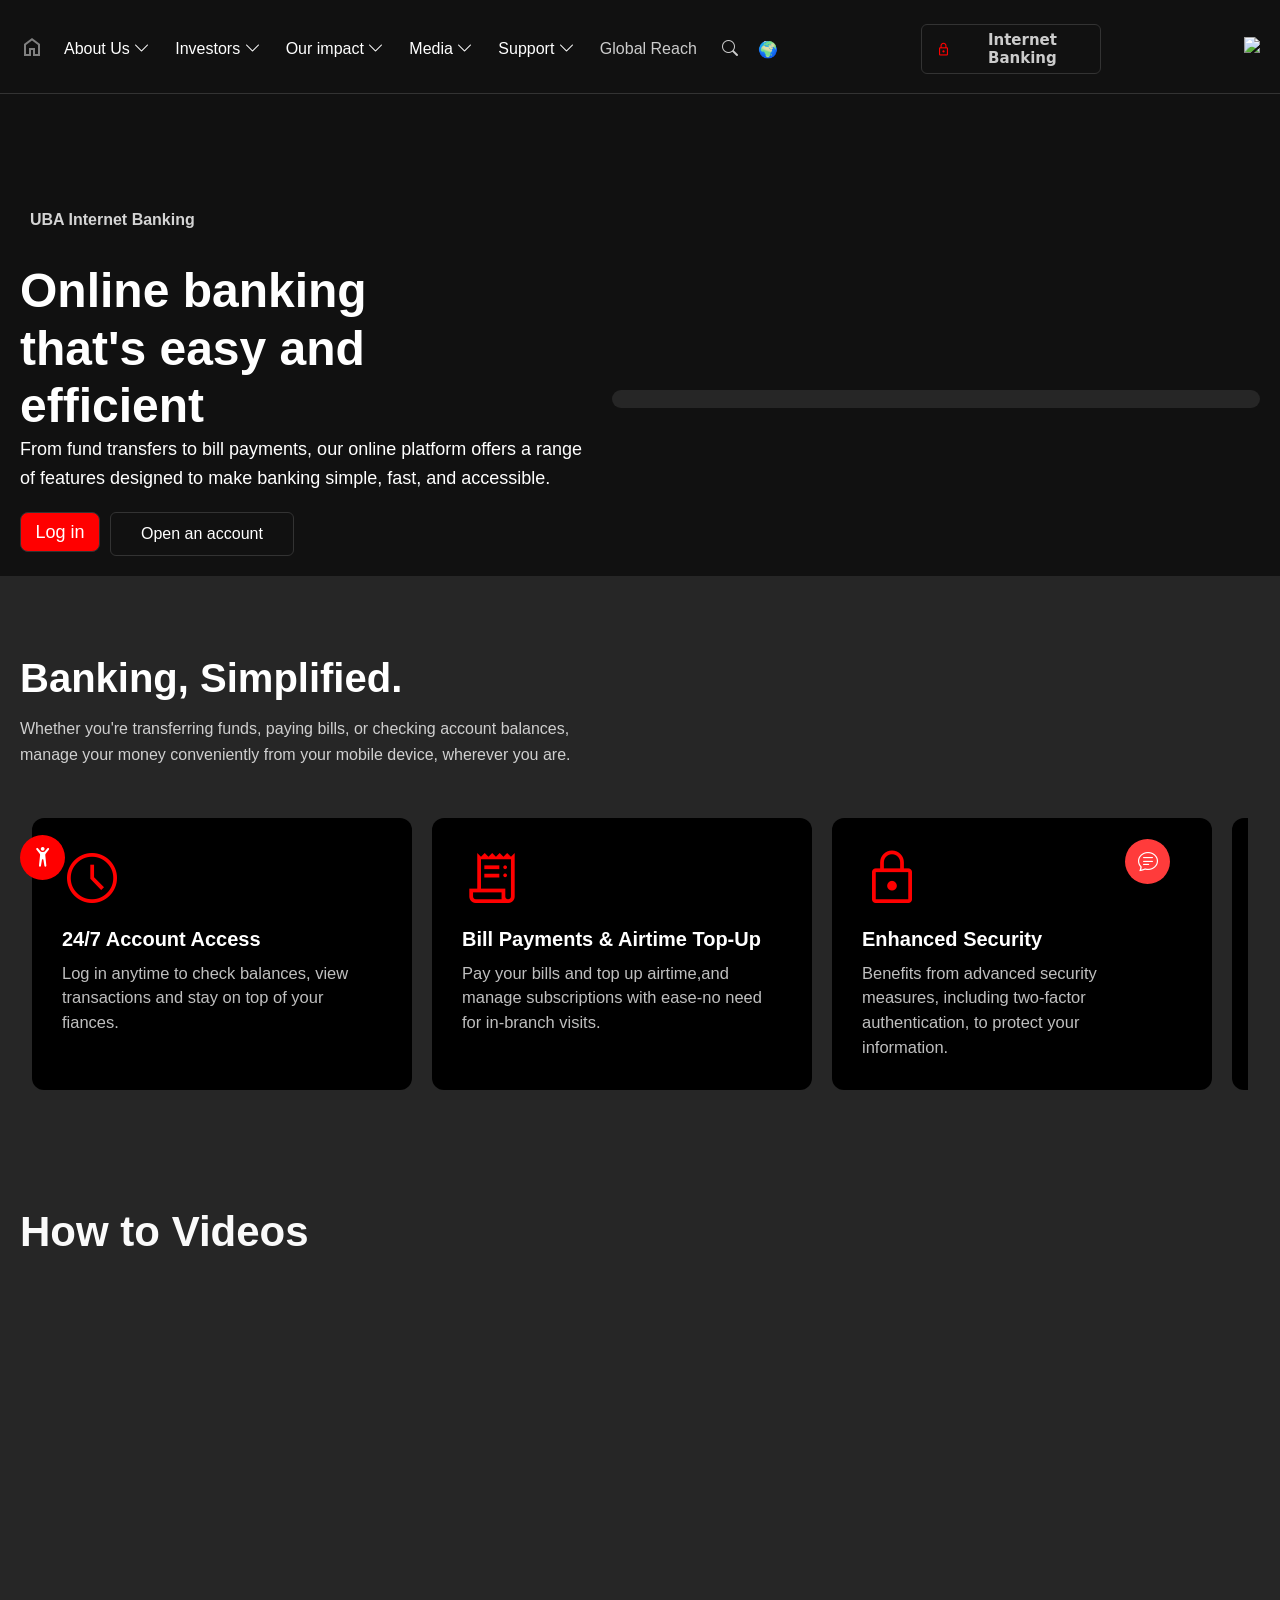
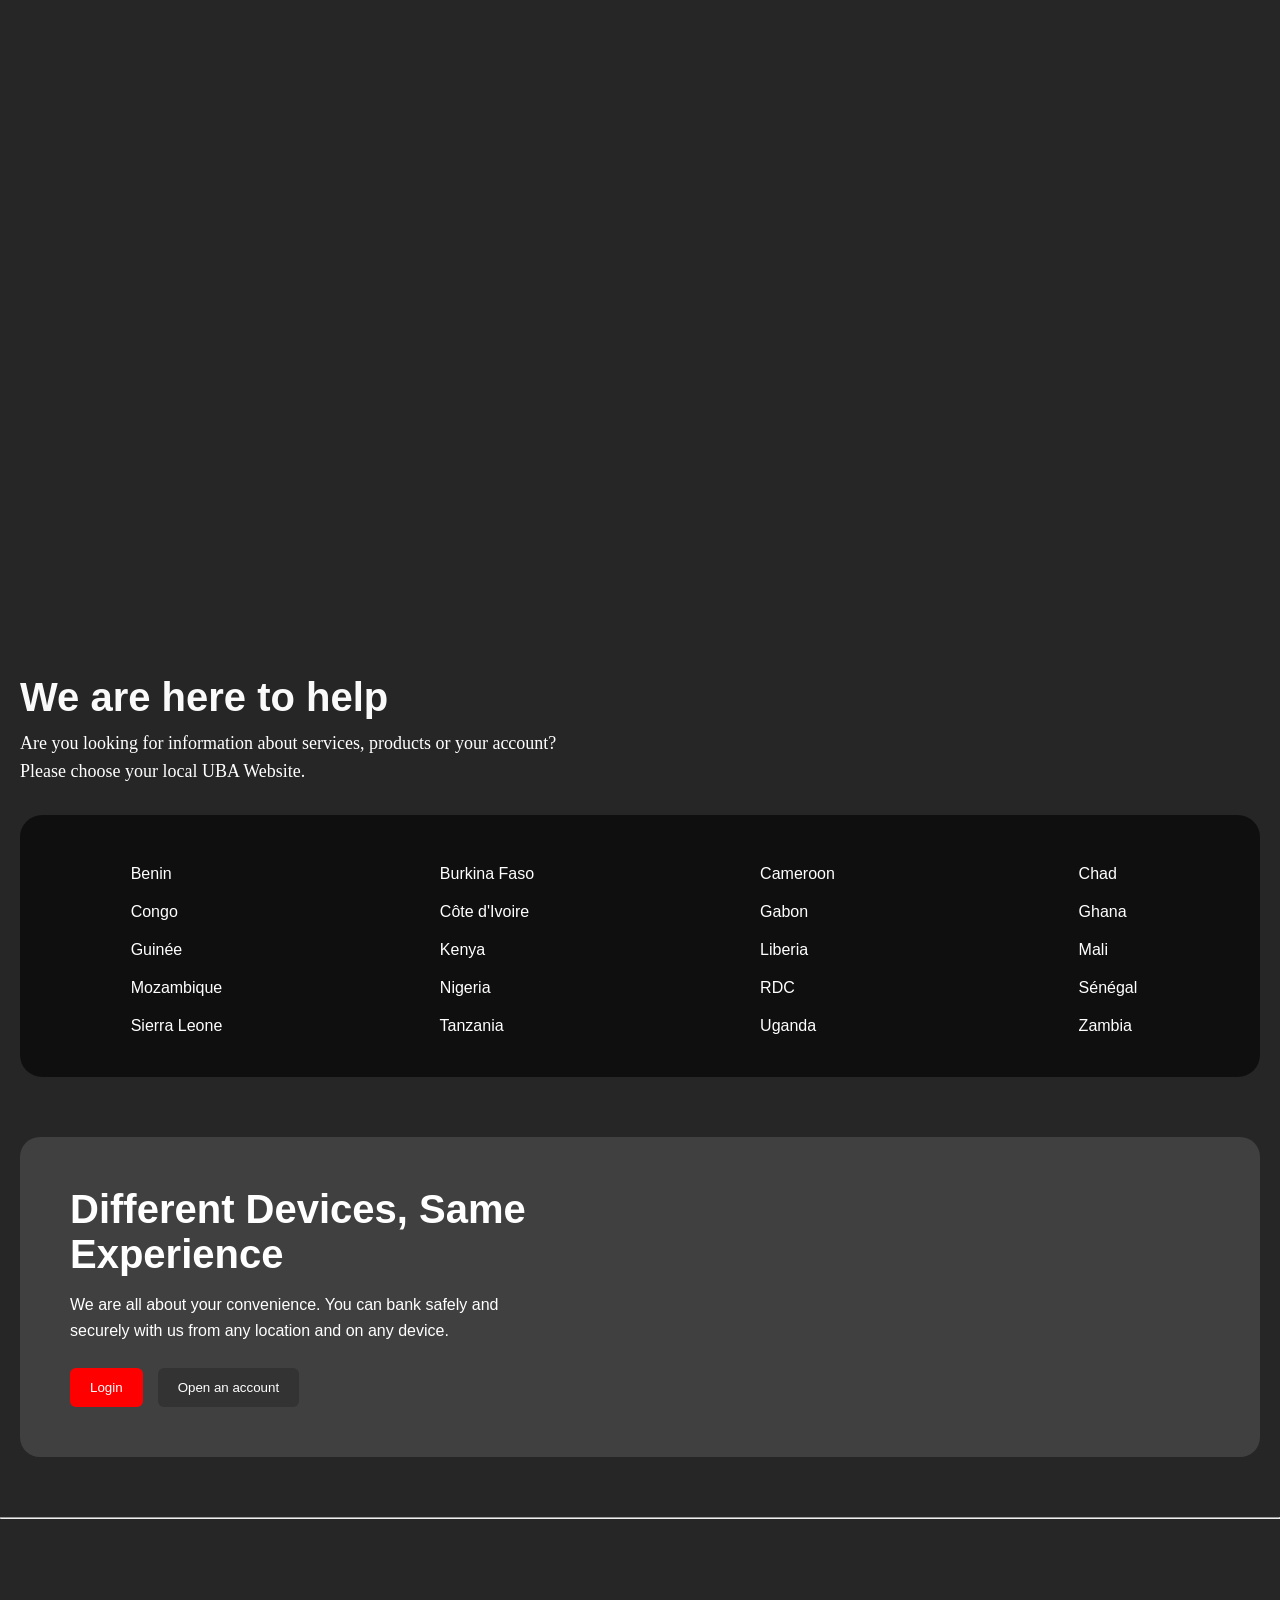
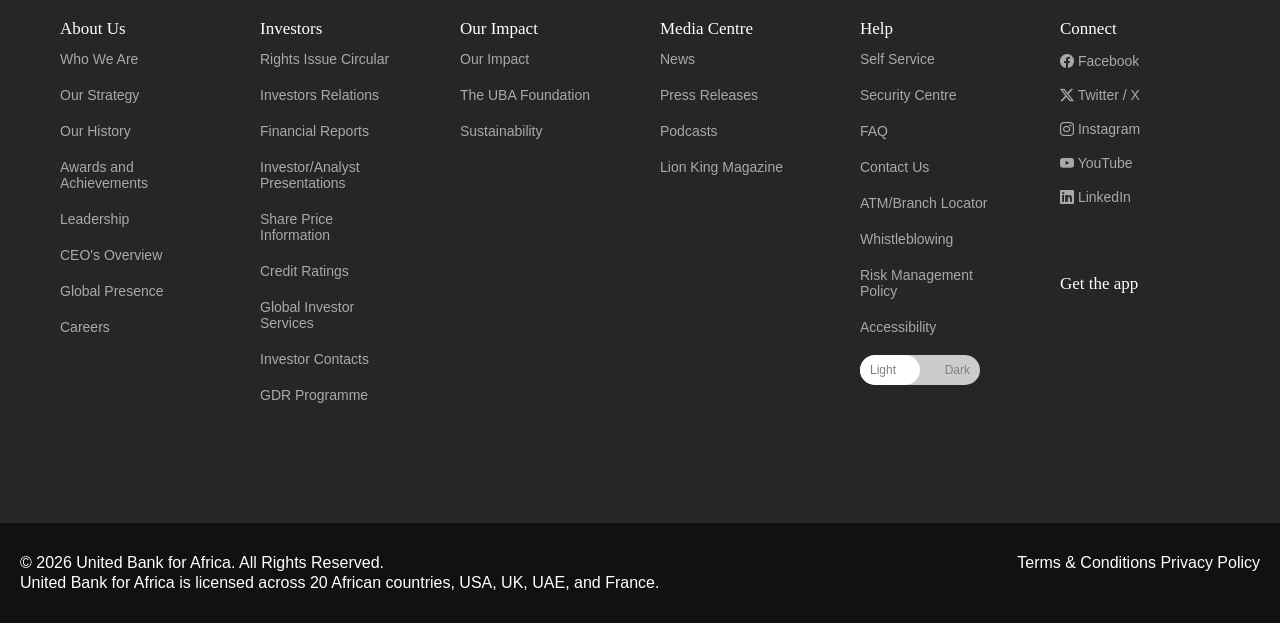
==== commit f658ec29: "all" ====
--- a/index.html
+++ b/index.html
@@ -292,7 +292,7 @@
             </div>
 
             <button class="internet-btn"> <span class="material-symbols-outlined">lock</span>Internet Banking</button>
-            <img src="https://www.ubagroup.com/wp-content/uploads/2022/03/logo.svg" class="logo">
+            <a href="/index.html"><img src="https://www.ubagroup.com/wp-content/uploads/2022/03/logo.svg" class="logo"></a>
         </div>
     </header>
 
--- a/css/index.css
+++ b/css/index.css
@@ -924,7 +924,7 @@
 
 .quick-linkss3 {
     border-left: 1px solid #333;
-    padding-right:180px;
+    padding-right: 180px;
     margin-top: -45px;
     padding-left: 10px;
 }
@@ -2536,6 +2536,7 @@
 
 /* Desktop transition: apply the 1300px layout adjustments through 1400px */
 @media (min-width: 1300px) and (max-width: 1400px) {
+
     html,
     body,
     .bankings {
@@ -2658,6 +2659,7 @@
 
 /* Desktop-mid cleanup: remove edge gaps and tidy text flow */
 @media (min-width: 1191px) and (max-width: 1300px) {
+
     .header,
     .internets,
     .hero,
@@ -2758,8 +2760,8 @@
 /* Final lock: keep right float inside body at 1200px-1300px */
 @media (min-width: 1191px) and (max-width: 1300px) {
     .right-float {
-        left: auto ;
-        right: 110px ;
+        left: auto;
+        right: 110px;
         bottom: 16px;
     }
 }
@@ -2795,6 +2797,7 @@
 
 /* Clean tablet-desktop transition: keep 1071px-1190px aligned with the 1200px layout */
 @media (min-width: 1071px) and (max-width: 1190px) {
+
     html,
     body,
     .bankings {
@@ -2917,6 +2920,7 @@
 
 /* Final 1200px-1300px lock: prevent overflow and keep hero-img2 on the right */
 @media (min-width: 1191px) and (max-width: 1300px) {
+
     html,
     body {
         overflow-x: hidden;
@@ -2928,8 +2932,8 @@
 
     .hero-box2 {
         display: flex;
-        flex-direction: row ;
-        flex-wrap: nowrap ;
+        flex-direction: row;
+        flex-wrap: nowrap;
         align-items: center;
         justify-content: space-between;
         gap: 24px;
@@ -3014,4 +3018,4 @@
         min-height: 170px;
         border-radius: 20px;
     }
-}
+}
